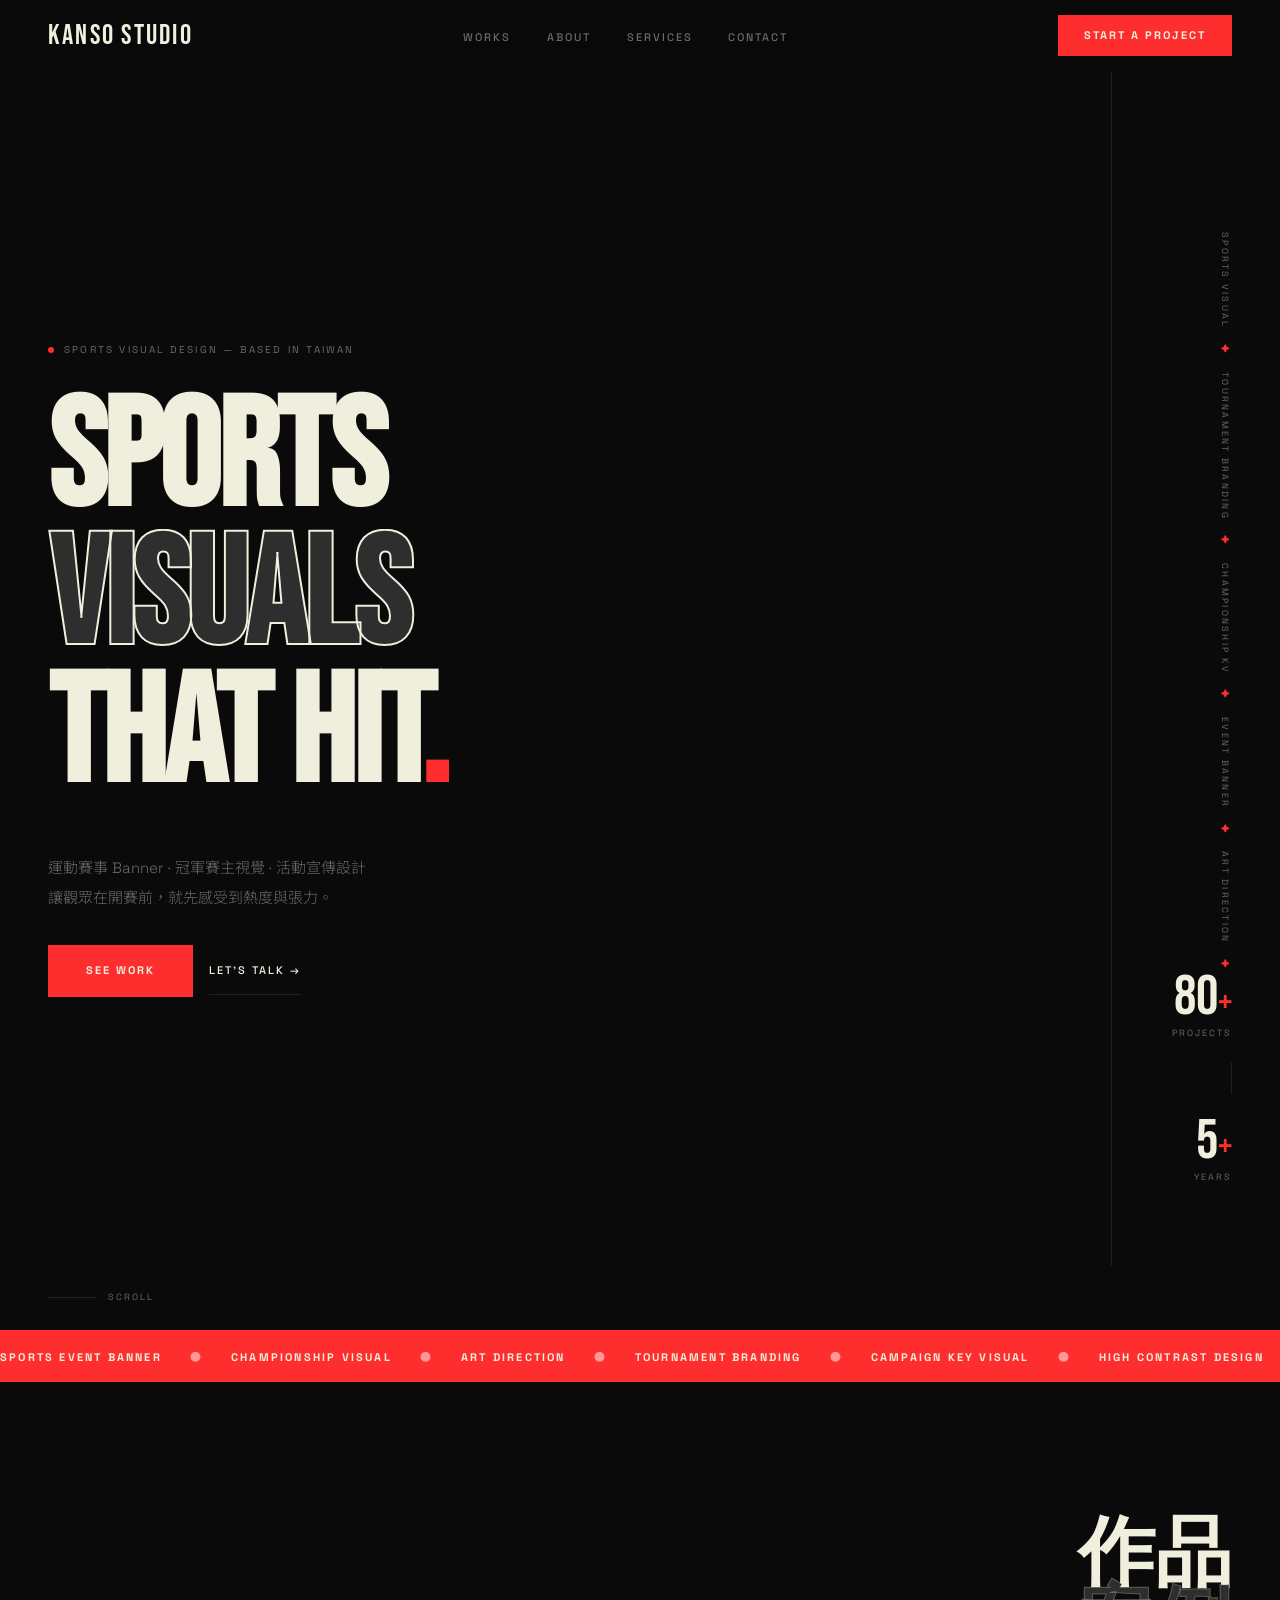
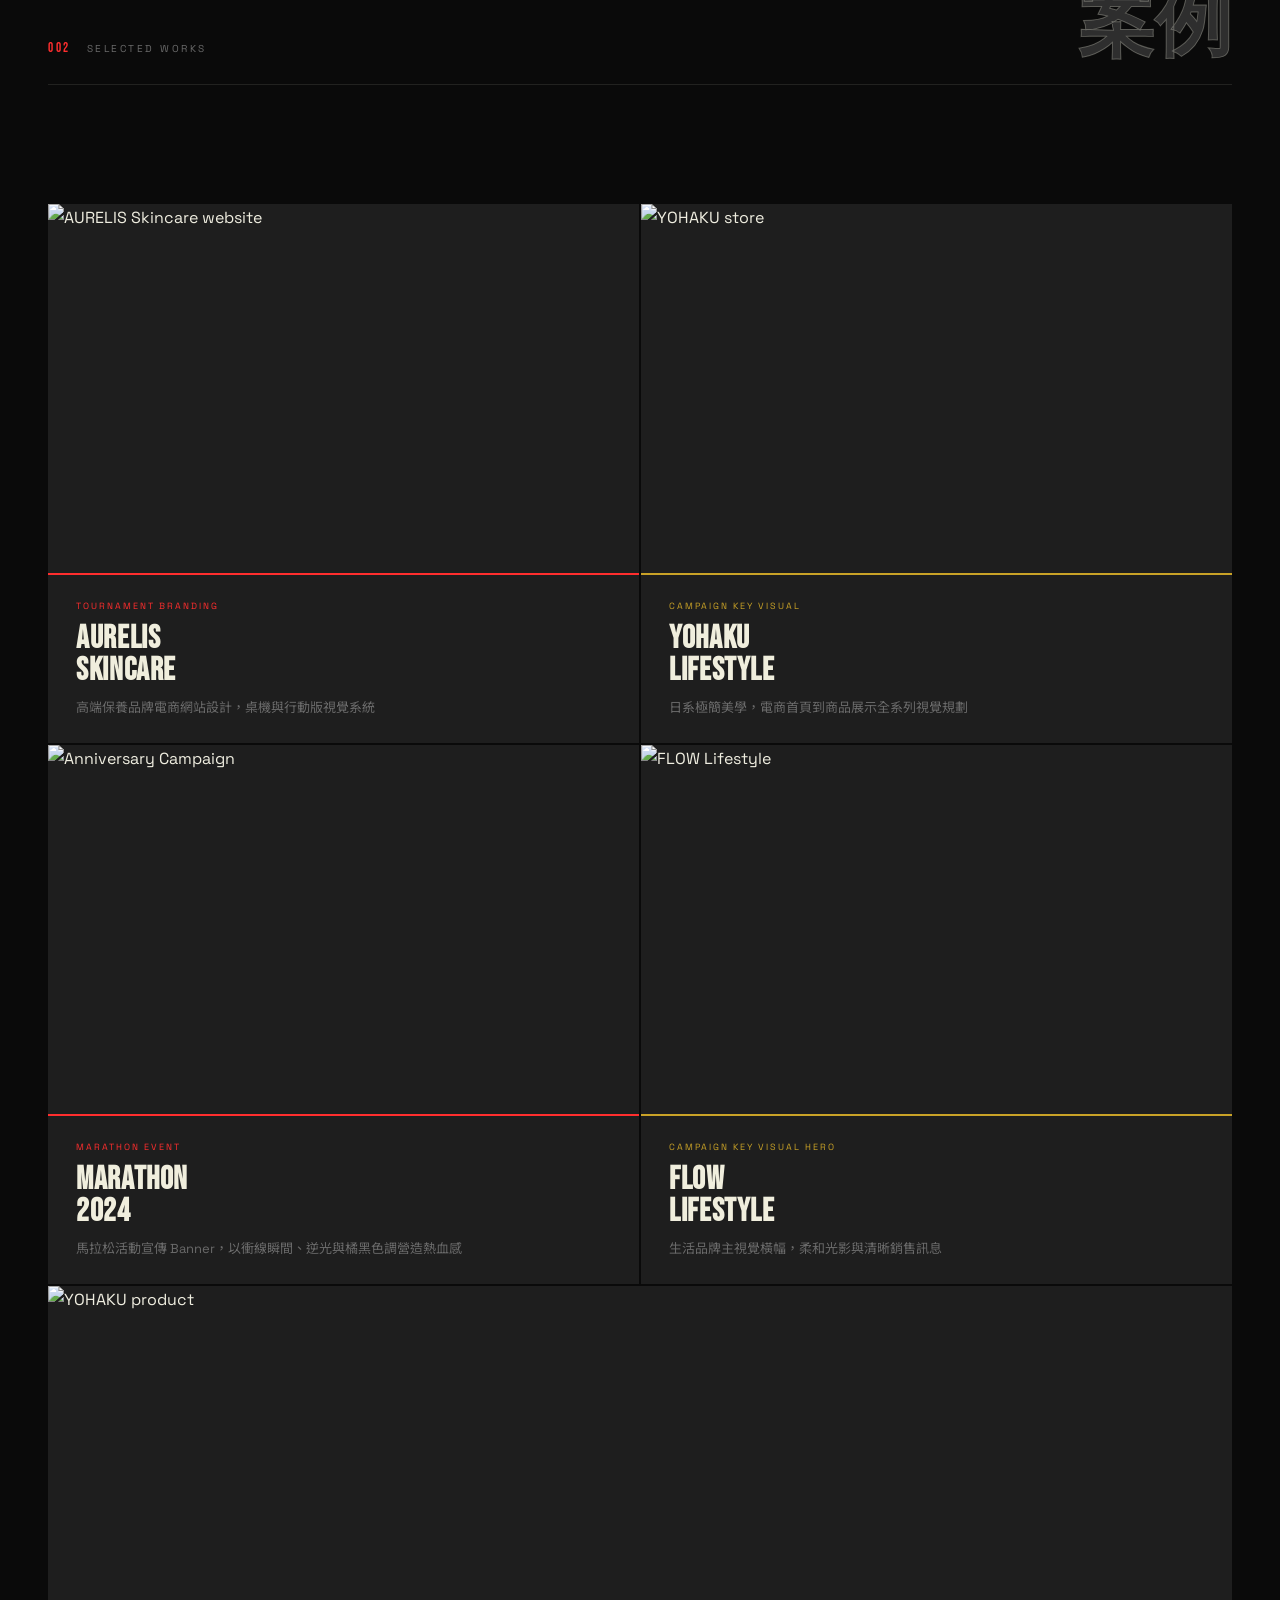
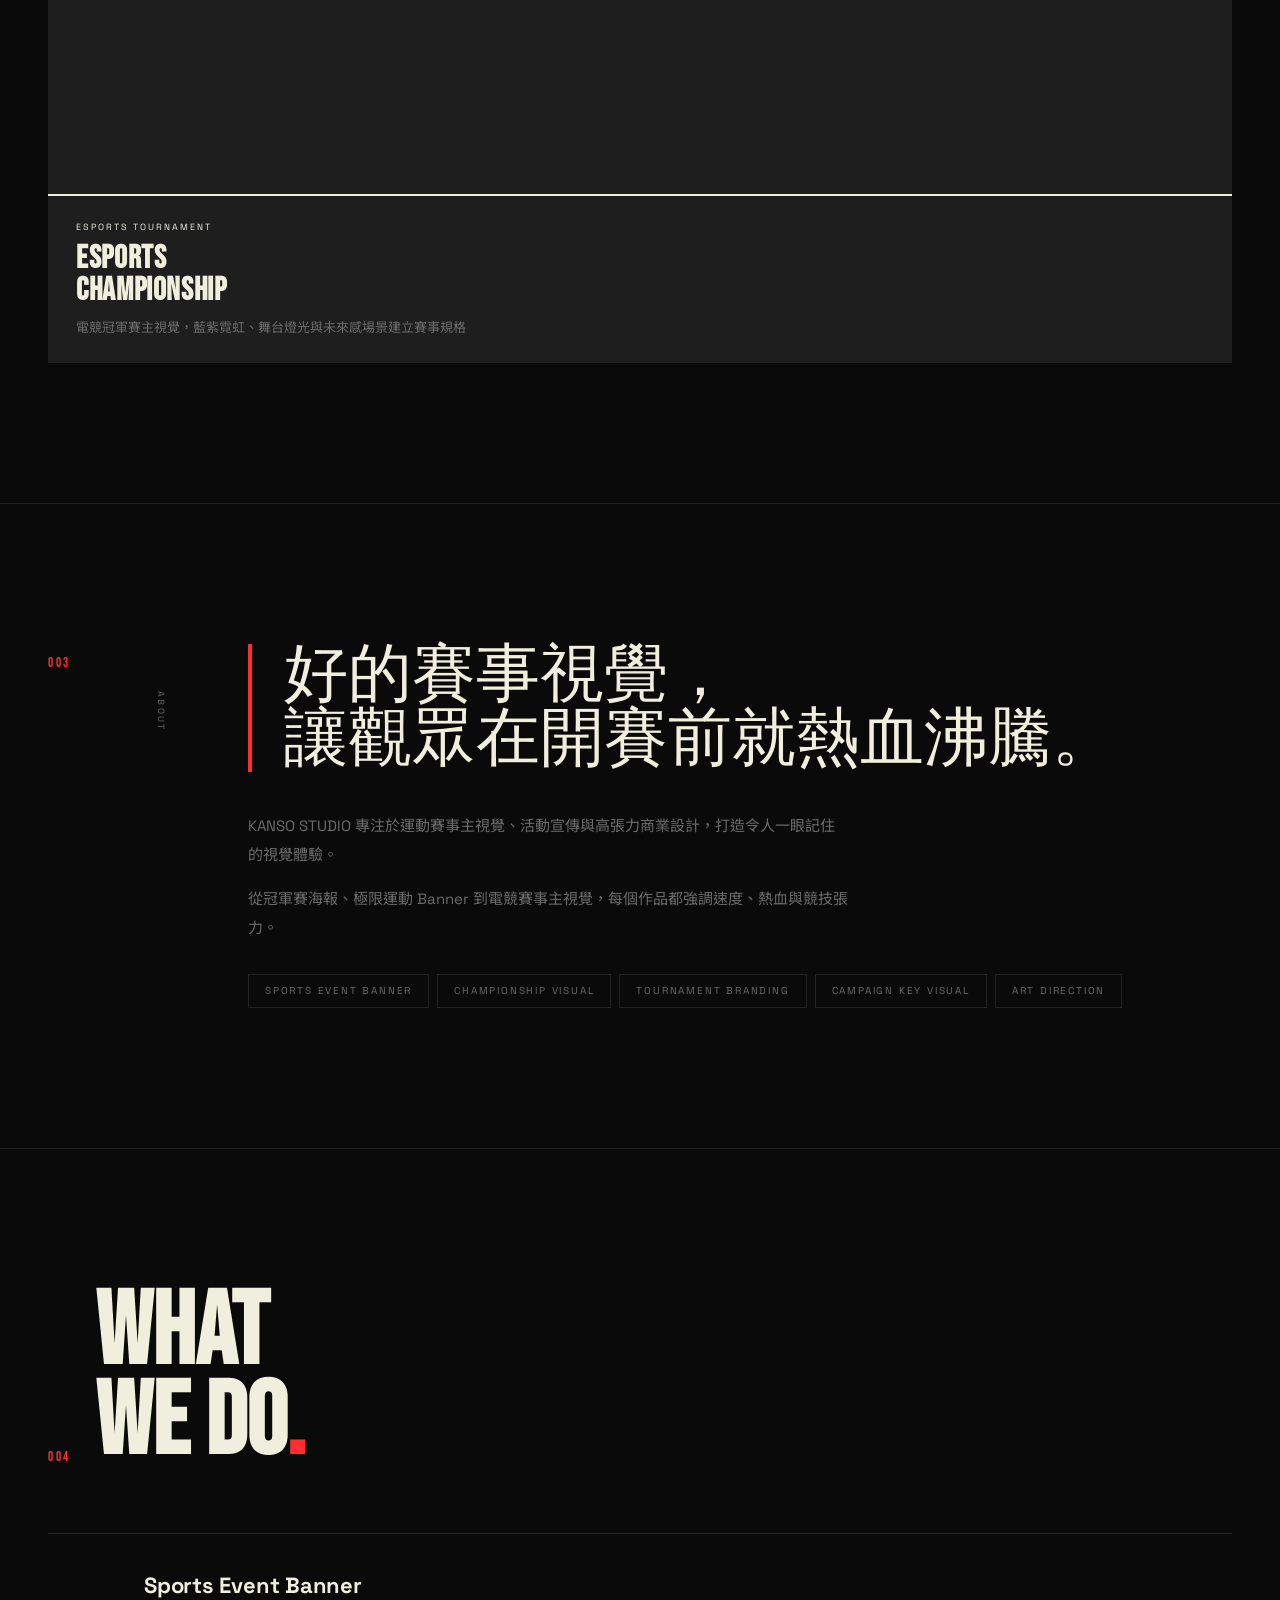
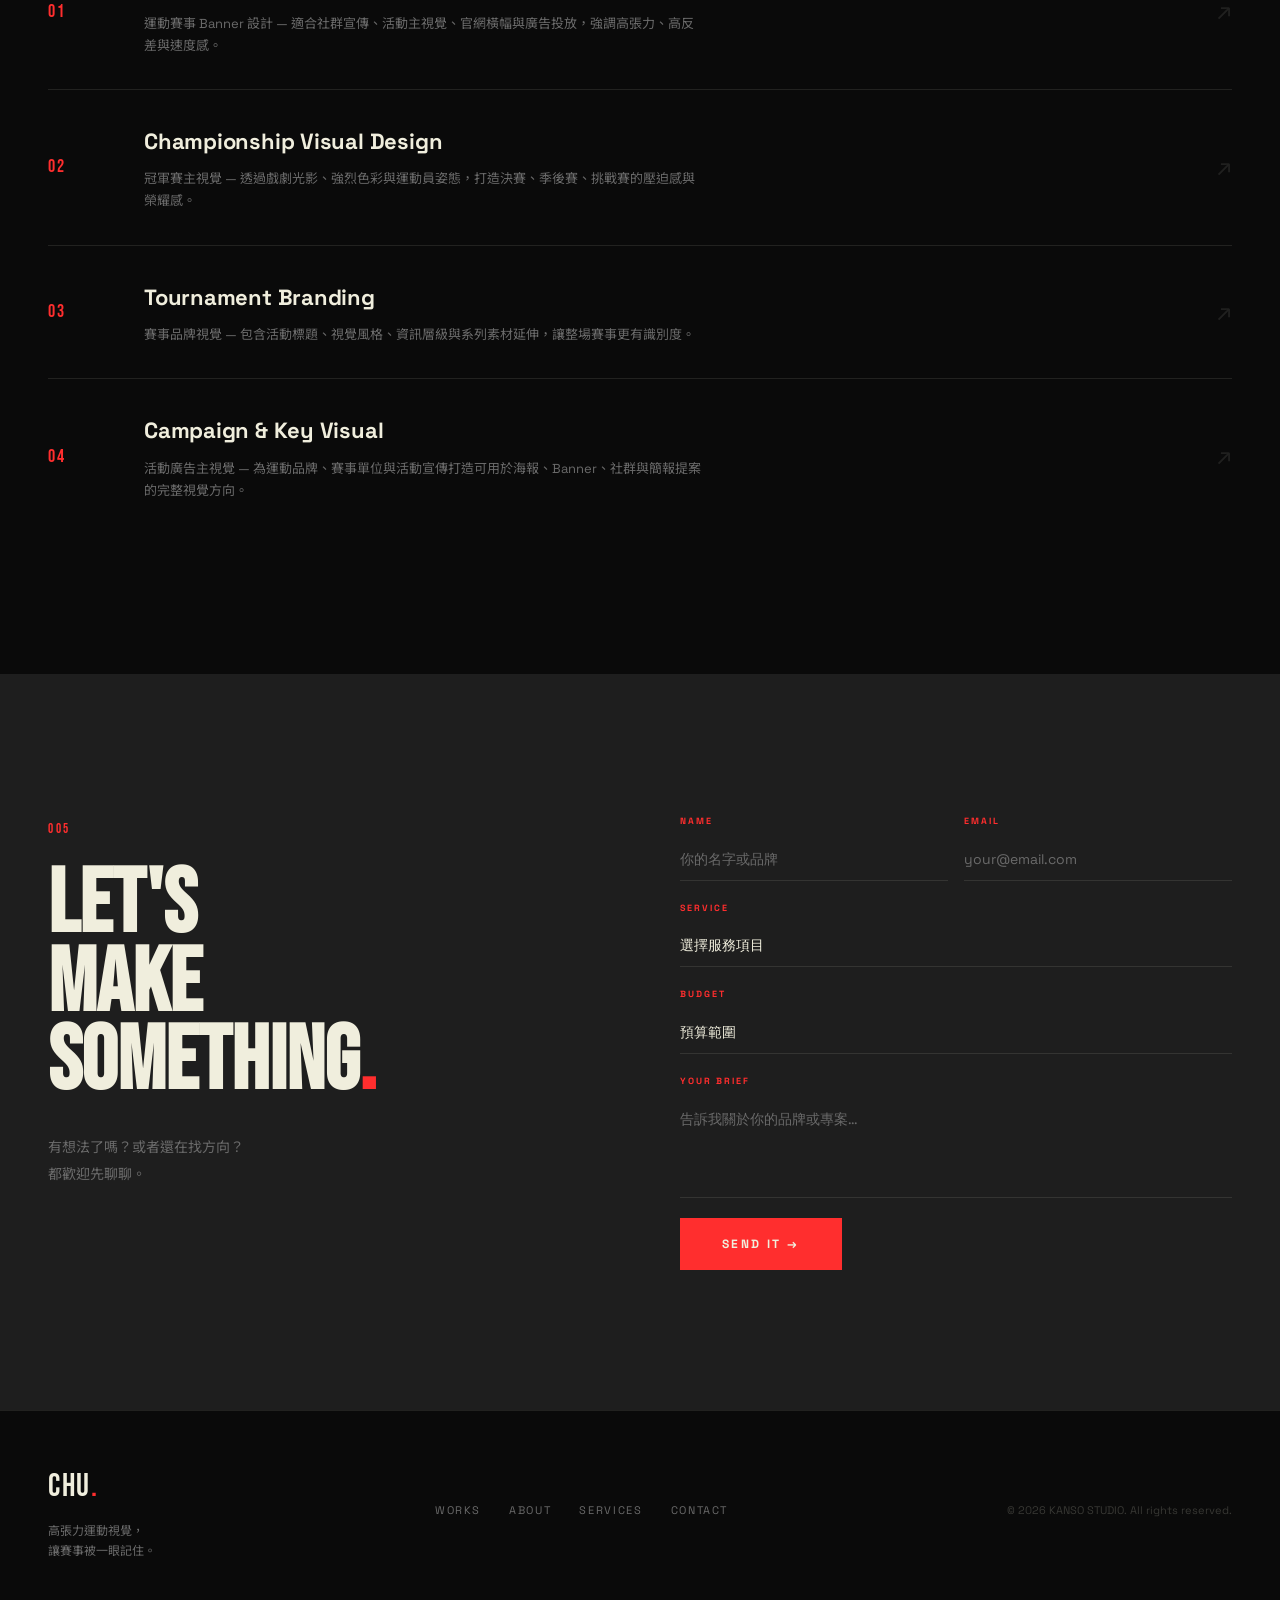
==== Event-v2.html @ 6fb03655 "Add files via upload" ====
<!DOCTYPE html>
<html lang="zh-TW">
<head>
<meta charset="utf-8"/>
<meta content="width=device-width, initial-scale=1.0" name="viewport"/>
<title>KANSO STUDIO — Sports Visual Design</title>
<meta name="description" content="CHU Studio 是一間以品牌識別、視覺系統與商業美術為核心的創意設計工作室。">
<meta name="robots" content="noindex, nofollow">
<link rel="preconnect" href="https://fonts.googleapis.com">
<link rel="preconnect" href="https://fonts.gstatic.com" crossorigin>
<link href="https://fonts.googleapis.com/css2?family=Bebas+Neue&family=Space+Grotesk:wght@300;400;500;700&family=Noto+Sans+TC:wght@300;400;700&display=swap" rel="stylesheet">
<style>
/* ── CHU STUDIO — STREETWEAR DESIGN SYSTEM ── */
:root {
  --black:  #0A0A0A;
  --white:  #F0EEDD;
  --red:    #FF2E2E;
  --gold:   #C9A227;
  --gray:   #1E1E1E;
  --gray2:  #2E2E2E;
  --muted:  #6A6A6A;
  --border: rgba(240,238,221,0.1);
  --gap:    140px;
}
*,*::before,*::after{box-sizing:border-box;margin:0;padding:0;}
html{scroll-behavior:smooth;}
body{
  font-family:'Space Grotesk','Noto Sans TC',sans-serif;
  background:var(--black);color:var(--white);
  font-size:16px;line-height:1.75;overflow-x:hidden;
  user-select:none;-webkit-user-select:none;-ms-user-select:none;
}
img{user-select:none;-webkit-user-drag:none;pointer-events:none;}

/* REVEAL */
.reveal{opacity:0;transform:translateY(32px);transition:opacity .7s cubic-bezier(.16,1,.3,1),transform .7s cubic-bezier(.16,1,.3,1);}
.reveal.visible{opacity:1;transform:translateY(0);}
.reveal-delay-1{transition-delay:.1s;}
.reveal-delay-2{transition-delay:.2s;}
.accent{color:var(--red);}

/* NAV */
#main-nav{
  position:fixed;top:0;left:0;right:0;z-index:999;
  padding:0 48px;height:72px;
  display:flex;align-items:center;justify-content:space-between;
  background:rgba(10,10,10,.92);
  backdrop-filter:blur(16px);-webkit-backdrop-filter:blur(16px);
  border-bottom:1px solid transparent;transition:border-color .3s;
}
#main-nav.scrolled{border-bottom-color:var(--border);}
.nav-logo{font-family:'Bebas Neue',sans-serif;font-size:28px;letter-spacing:.08em;color:var(--white);text-decoration:none;}
.nav-logo span{color:var(--red);}
.nav-links{display:flex;gap:36px;list-style:none;}
.nav-links a{font-size:11px;letter-spacing:.18em;color:var(--muted);text-decoration:none;font-weight:500;text-transform:uppercase;transition:color .2s;}
.nav-links a:hover{color:var(--white);}
.nav-cta{font-size:11px;letter-spacing:.18em;padding:9px 24px;background:var(--red);color:var(--white);text-decoration:none;font-weight:700;text-transform:uppercase;border:2px solid var(--red);transition:background .2s,color .2s;}
.nav-cta:hover{background:transparent;color:var(--red);}
.hamburger{display:none;flex-direction:column;gap:6px;cursor:pointer;padding:4px;background:none;border:none;}
.hamburger span{display:block;width:24px;height:2px;background:var(--white);transition:all .3s;}
.mobile-menu{display:none;position:fixed;top:72px;left:0;right:0;background:var(--black);border-bottom:1px solid var(--border);z-index:998;padding:24px 48px;flex-direction:column;gap:20px;}
.mobile-menu.open{display:flex;}
.mobile-menu a{font-size:11px;letter-spacing:.18em;color:var(--muted);text-decoration:none;font-weight:500;text-transform:uppercase;transition:color .2s;}
.mobile-menu a:hover{color:var(--white);}

/* HERO */
#hero{min-height:100vh;padding:72px 48px 0;display:grid;grid-template-columns:1fr auto;grid-template-rows:1fr auto;position:relative;overflow:hidden;}
.hero-content{grid-column:1;grid-row:1;display:flex;flex-direction:column;justify-content:center;padding:80px 0;position:relative;z-index:1;}
.hero-eyebrow{display:flex;align-items:center;gap:10px;font-size:10px;letter-spacing:.22em;color:var(--muted);text-transform:uppercase;margin-bottom:32px;}
.dot-red{width:6px;height:6px;background:var(--red);border-radius:50%;animation:pulse 2s ease-in-out infinite;}
@keyframes pulse{0%,100%{opacity:1;transform:scale(1);}50%{opacity:.5;transform:scale(.85);}}
.hero-headline{font-family:'Bebas Neue',sans-serif;font-size:clamp(80px,12vw,180px);line-height:.9;letter-spacing:-.02em;color:var(--white);display:flex;flex-direction:column;margin-bottom:48px;}
.hero-headline .line{display:block;overflow:hidden;animation:slideUp .8s cubic-bezier(.16,1,.3,1) both;}
.line-1{animation-delay:.2s;}
.line-2{animation-delay:.35s;color:var(--gray2);-webkit-text-stroke:2px var(--white);}
.line-3{animation-delay:.5s;}
@keyframes slideUp{from{transform:translateY(110%);opacity:0;}to{transform:translateY(0);opacity:1;}}
.hero-sub-wrap{display:flex;flex-direction:column;gap:32px;}
.hero-sub{font-size:15px;color:var(--muted);line-height:2;max-width:400px;font-weight:300;}
.hero-ctas{display:flex;gap:16px;align-items:center;}
.btn-primary{display:inline-block;padding:14px 36px;background:var(--red);color:var(--white);text-decoration:none;font-size:11px;letter-spacing:.18em;font-weight:700;text-transform:uppercase;border:2px solid var(--red);transition:background .2s,color .2s,transform .15s;}
.btn-primary:hover{background:transparent;color:var(--red);transform:translateY(-2px);}
.btn-ghost{display:inline-block;padding:14px 0;color:var(--white);text-decoration:none;font-size:11px;letter-spacing:.18em;font-weight:500;text-transform:uppercase;border-bottom:1px solid var(--border);transition:border-color .2s,color .2s;}
.btn-ghost:hover{border-color:var(--red);color:var(--red);}
.hero-side{grid-column:2;grid-row:1;display:flex;flex-direction:column;justify-content:flex-end;align-items:flex-end;padding:80px 0 80px 60px;position:relative;z-index:1;border-left:1px solid var(--border);margin-left:60px;}
.hero-ticker{writing-mode:vertical-rl;font-size:9px;letter-spacing:.25em;color:var(--muted);text-transform:uppercase;display:flex;gap:16px;margin-bottom:auto;padding-top:80px;}
.hero-ticker .sep{color:var(--red);}
.hero-number-block{display:flex;flex-direction:column;align-items:flex-end;gap:20px;}
.stat{display:flex;flex-direction:column;align-items:flex-end;}
.stat-num{font-family:'Bebas Neue',sans-serif;font-size:56px;line-height:1;color:var(--white);}
.plus{color:var(--red);font-size:36px;}
.stat-label{font-size:9px;letter-spacing:.22em;color:var(--muted);text-transform:uppercase;}
.stat-divider{width:1px;height:32px;background:var(--border);align-self:flex-end;}
.scroll-indicator{grid-column:1;grid-row:2;display:flex;align-items:center;gap:12px;padding:24px 0;font-size:9px;letter-spacing:.22em;color:var(--muted);text-transform:uppercase;}
.scroll-track{width:48px;height:1px;background:var(--border);position:relative;overflow:hidden;}
.scroll-track::after{content:'';position:absolute;left:-100%;top:0;width:100%;height:100%;background:var(--red);animation:trackMove 2s ease-in-out infinite;}
@keyframes trackMove{0%{left:-100%;}50%{left:0;}100%{left:100%;}}

/* MARQUEE */
.marquee-strip{background:var(--red);color:var(--white);padding:12px 0;overflow:hidden;white-space:nowrap;}
.marquee-track{display:inline-flex;gap:28px;animation:marquee 24s linear infinite;font-size:11px;letter-spacing:.2em;text-transform:uppercase;font-weight:700;}
.bullet{color:rgba(255,255,255,.5);}
@keyframes marquee{0%{transform:translateX(0);}100%{transform:translateX(-50%);}}

/* WORKS */
#works{padding:var(--gap) 48px;max-width:1440px;margin:0 auto;}
.section-header{display:flex;justify-content:space-between;align-items:flex-end;margin-bottom:48px;border-bottom:1px solid var(--border);padding-bottom:24px;}
.section-label-wrap{display:flex;align-items:center;gap:16px;}
.section-index{font-family:'Bebas Neue',sans-serif;font-size:13px;letter-spacing:.2em;color:var(--red);}
.section-label{font-size:10px;letter-spacing:.25em;color:var(--muted);text-transform:uppercase;}
.section-title{font-family:'Bebas Neue',sans-serif;font-size:clamp(48px,6vw,88px);line-height:.9;color:var(--white);}
.section-title span{color:var(--gray2);-webkit-text-stroke:1px rgba(240,238,221,.3);}
.works-filter{display:flex;gap:4px;margin-bottom:40px;flex-wrap:wrap;}
.filter-btn{font-size:10px;letter-spacing:.18em;text-transform:uppercase;padding:8px 20px;background:transparent;color:var(--muted);border:1px solid var(--border);cursor:pointer;transition:all .2s;font-family:'Space Grotesk',sans-serif;font-weight:500;}
.filter-btn:hover{color:var(--white);border-color:rgba(240,238,221,.3);}
.filter-btn.active{background:var(--red);color:var(--white);border-color:var(--red);}
.works-grid{display:grid;grid-template-columns:repeat(2,1fr);gap:2px;}
.work-card{background:var(--gray);cursor:pointer;position:relative;overflow:hidden;display:flex;flex-direction:column;transition:transform .3s cubic-bezier(.16,1,.3,1);}
.work-card:hover{transform:scale(.99);z-index:2;}
.work-card--wide{grid-column:span 2;}
.work-thumb{aspect-ratio:16/10;overflow:hidden;position:relative;}
.work-card--wide .work-thumb{aspect-ratio:21/9;}
.work-img img{width:100%;height:100%;object-fit:cover;display:block;transition:transform .6s cubic-bezier(.16,1,.3,1);filter:grayscale(20%);}
.work-card:hover .work-img img{transform:scale(1.04);filter:grayscale(0%);}
.work-overlay{position:absolute;inset:0;background:rgba(10,10,10,.7);display:flex;align-items:center;justify-content:center;opacity:0;transition:opacity .3s;}
.work-card:hover .work-overlay{opacity:1;}
.work-view-text{font-size:12px;letter-spacing:.22em;text-transform:uppercase;color:var(--white);font-weight:700;}
.work-meta{padding:24px 28px;border-top:2px solid var(--card-color,var(--red));}
.work-type{font-size:9px;letter-spacing:.22em;color:var(--card-color,var(--red));text-transform:uppercase;display:block;margin-bottom:8px;}
.work-meta h3{font-family:'Bebas Neue',sans-serif;font-size:clamp(22px,2.5vw,32px);line-height:1;color:var(--white);letter-spacing:.02em;margin-bottom:10px;}
.work-meta p{font-size:13px;color:var(--muted);line-height:1.7;}

/* ABOUT */
#about{padding:var(--gap) 0;border-top:1px solid var(--border);border-bottom:1px solid var(--border);}
.about-inner{max-width:1440px;margin:0 auto;padding:0 48px;display:grid;grid-template-columns:120px 1fr;gap:80px;align-items:start;}
.about-label-col{display:flex;flex-direction:column;gap:16px;padding-top:8px;}
.section-label-vert{writing-mode:vertical-rl;font-size:9px;letter-spacing:.25em;color:var(--muted);text-transform:uppercase;}
.about-quote{font-family:'Bebas Neue',sans-serif;font-size:clamp(40px,5vw,72px);line-height:1;color:var(--white);margin-bottom:40px;border-left:4px solid var(--red);padding-left:32px;}
.about-body p{font-size:15px;color:var(--muted);line-height:1.9;margin-bottom:16px;max-width:600px;}
.about-tags{display:flex;flex-wrap:wrap;gap:8px;margin-top:32px;}
.about-tags span{font-size:10px;letter-spacing:.18em;text-transform:uppercase;padding:7px 16px;border:1px solid var(--border);color:var(--muted);}

/* SERVICES */
#services{padding:var(--gap) 48px;max-width:1440px;margin:0 auto;}
.services-header{display:flex;align-items:flex-end;gap:24px;margin-bottom:64px;}
.services-title{font-family:'Bebas Neue',sans-serif;font-size:clamp(56px,8vw,120px);line-height:.88;color:var(--white);}
.services-list{display:flex;flex-direction:column;}
.service-item{display:grid;grid-template-columns:64px 1fr auto;gap:32px;align-items:center;padding:32px 0;border-top:1px solid var(--border);transition:background .2s,padding .2s;}
.service-item:hover{background:rgba(255,46,46,.04);padding-left:16px;padding-right:16px;margin:0 -16px;}
.service-num{font-family:'Bebas Neue',sans-serif;font-size:18px;letter-spacing:.1em;color:var(--red);}
.service-content h3{font-size:22px;font-weight:700;color:var(--white);margin-bottom:8px;letter-spacing:-.01em;}
.service-content p{font-size:13px;color:var(--muted);line-height:1.7;max-width:560px;}
.service-arrow{font-size:24px;color:var(--border);transition:color .2s,transform .2s;}
.service-item:hover .service-arrow{color:var(--red);transform:translate(4px,-4px);}

/* CONTACT */
#contact{background:var(--gray);padding:var(--gap) 48px;}
.contact-inner{max-width:1440px;margin:0 auto;display:grid;grid-template-columns:1fr 1fr;gap:80px;align-items:start;}
.contact-headline{font-family:'Bebas Neue',sans-serif;font-size:clamp(56px,7vw,100px);line-height:.88;color:var(--white);margin:24px 0 32px;}
.contact-sub{font-size:14px;color:var(--muted);line-height:1.9;}
.contact-form{display:flex;flex-direction:column;gap:20px;}
.form-row{display:grid;grid-template-columns:1fr 1fr;gap:16px;}
.form-group{display:flex;flex-direction:column;gap:8px;}
.form-label{font-size:9px;letter-spacing:.22em;color:var(--red);text-transform:uppercase;font-weight:700;}
.form-input,.form-select,.form-textarea{background:transparent;border:none;border-bottom:1px solid var(--border);color:var(--white);font-size:14px;font-family:'Space Grotesk',sans-serif;padding:12px 0;outline:none;transition:border-color .2s;-webkit-appearance:none;}
.form-input:focus,.form-select:focus,.form-textarea:focus{border-bottom-color:var(--red);}
.form-input::placeholder,.form-textarea::placeholder{color:var(--muted);}
.form-select{cursor:pointer;}
.form-select option{background:var(--gray);color:var(--white);}
.form-textarea{resize:none;min-height:100px;}
.form-submit{display:inline-block;padding:16px 40px;background:var(--red);color:var(--white);font-size:12px;letter-spacing:.2em;font-weight:700;text-transform:uppercase;border:2px solid var(--red);cursor:pointer;font-family:'Space Grotesk',sans-serif;align-self:flex-start;transition:background .2s,color .2s,transform .15s;}
.form-submit:hover{background:transparent;color:var(--red);transform:translateY(-2px);}
.form-success{display:none;padding:40px;border:1px solid var(--red);}
.form-success p{font-family:'Bebas Neue',sans-serif;font-size:32px;line-height:1.2;color:var(--white);}

/* FOOTER */
footer{background:var(--black);border-top:1px solid var(--border);padding:48px;}
.footer-inner{max-width:1440px;margin:0 auto;display:flex;justify-content:space-between;align-items:center;gap:32px;flex-wrap:wrap;}
.footer-logo{font-family:'Bebas Neue',sans-serif;font-size:32px;letter-spacing:.05em;color:var(--white);}
.footer-tagline{font-size:12px;color:var(--muted);line-height:1.7;margin-top:6px;}
.footer-links{display:flex;gap:28px;}
.footer-links a{font-size:11px;letter-spacing:.15em;text-transform:uppercase;color:var(--muted);text-decoration:none;transition:color .2s;}
.footer-links a:hover{color:var(--white);}
.footer-copy{font-size:11px;color:rgba(240,238,221,.2);}

/* BACK TO TOP */
#backToTop{position:fixed;right:24px;bottom:24px;width:48px;height:48px;background:var(--red);color:var(--white);font-size:18px;font-weight:700;border:none;cursor:pointer;opacity:0;visibility:hidden;transform:translateY(8px);transition:opacity .25s,visibility .25s,transform .25s,background .2s;z-index:2500;display:flex;align-items:center;justify-content:center;}
#backToTop.show{opacity:1;visibility:visible;transform:translateY(0);}
#backToTop:hover{background:var(--white);color:var(--black);}

/* RESPONSIVE */
@media(max-width:1024px){
  #hero{grid-template-columns:1fr;}
  .hero-side{display:none;}
  .contact-inner{grid-template-columns:1fr;gap:48px;}
  .about-inner{grid-template-columns:80px 1fr;gap:40px;}
}
@media(max-width:768px){
  #main-nav{padding:0 24px;}
  .nav-links,.nav-cta{display:none;}
  .hamburger{display:flex;}
  #hero{padding:72px 24px 0;}
  .hero-content{padding:48px 0;}
  .hero-headline{font-size:clamp(60px,18vw,100px);}
  #works{padding:80px 24px;}
  .works-grid{grid-template-columns:1fr;}
  .work-card--wide{grid-column:span 1;}
  .work-thumb{aspect-ratio:16/10!important;}
  .about-inner{padding:0 24px;grid-template-columns:1fr;}
  .about-label-col{display:none;}
  #services{padding:80px 24px;}
  .service-item{grid-template-columns:48px 1fr;}
  .service-arrow{display:none;}
  #contact{padding:80px 24px;}
  .form-row{grid-template-columns:1fr;}
  footer{padding:36px 24px;}
  .footer-inner{flex-direction:column;align-items:flex-start;gap:20px;}
}
</style>
</head>
<body oncontextmenu="return false;" ondragstart="return false;" onselectstart="return false;">

<!-- NAV -->
<nav id="main-nav">
  <a class="nav-logo" href="#">KANSO STUDIO</a>
  <ul class="nav-links">
    <li><a href="#works">WORKS</a></li>
    <li><a href="#about">ABOUT</a></li>
    <li><a href="#services">SERVICES</a></li>
    <li><a href="#contact">CONTACT</a></li>
  </ul>
  <a class="nav-cta" href="#contact">START A PROJECT</a>
  <button class="hamburger" id="hamburger" aria-label="選單"><span></span><span></span></button>
</nav>
<div class="mobile-menu" id="mobile-menu">
  <a href="#works" onclick="closeMobileMenu()">WORKS</a>
  <a href="#about" onclick="closeMobileMenu()">ABOUT</a>
  <a href="#services" onclick="closeMobileMenu()">SERVICES</a>
  <a href="#contact" onclick="closeMobileMenu()">CONTACT</a>
</div>

<!-- HERO -->
<section id="hero">
  <div class="hero-content">
    <div class="hero-eyebrow reveal">
      <span class="dot-red"></span>
      <span>SPORTS VISUAL DESIGN — BASED IN TAIWAN</span>
    </div>
    <h1 class="hero-headline reveal reveal-delay-1">
      <span class="line line-1">SPORTS</span>
      <span class="line line-2">VISUALS</span>
      <span class="line line-3">THAT HIT<span class="accent">.</span></span>
    </h1>
    <div class="hero-sub-wrap reveal reveal-delay-2">
      <p class="hero-sub">運動賽事 Banner · 冠軍賽主視覺 · 活動宣傳設計<br>讓觀眾在開賽前，就先感受到熱度與張力。</p>
      <div class="hero-ctas">
        <a class="btn-primary" href="#works">SEE WORK</a>
        <a class="btn-ghost" href="#contact">LET'S TALK →</a>
      </div>
    </div>
  </div>
  <div class="hero-side">
    <div class="hero-ticker">
      <span>SPORTS VISUAL</span><span class="sep">✦</span>
      <span>TOURNAMENT BRANDING</span><span class="sep">✦</span>
      <span>CHAMPIONSHIP KV</span><span class="sep">✦</span>
      <span>EVENT BANNER</span><span class="sep">✦</span>
      <span>ART DIRECTION</span><span class="sep">✦</span>
    </div>
    <div class="hero-number-block">
      <div class="stat">
        <span class="stat-num">80<span class="plus">+</span></span>
        <span class="stat-label">PROJECTS</span>
      </div>
      <div class="stat-divider"></div>
      <div class="stat">
        <span class="stat-num">5<span class="plus">+</span></span>
        <span class="stat-label">YEARS</span>
      </div>
    </div>
  </div>
  <div class="scroll-indicator">
    <div class="scroll-track"></div>
    <span>SCROLL</span>
  </div>
</section>

<!-- MARQUEE -->
<div class="marquee-strip">
  <div class="marquee-track">
    <span>SPORTS EVENT BANNER</span><span class="bullet">●</span>
    <span>CHAMPIONSHIP VISUAL</span><span class="bullet">●</span>
    <span>ART DIRECTION</span><span class="bullet">●</span>
    <span>TOURNAMENT BRANDING</span><span class="bullet">●</span>
    <span>CAMPAIGN KEY VISUAL</span><span class="bullet">●</span>
    <span>HIGH CONTRAST DESIGN</span><span class="bullet">●</span>
    <span>CAMPAIGN VISUALS</span><span class="bullet">●</span>
    <span>SPORTS EVENT BANNER</span><span class="bullet">●</span>
    <span>CHAMPIONSHIP VISUAL</span><span class="bullet">●</span>
    <span>ART DIRECTION</span><span class="bullet">●</span>
    <span>TOURNAMENT BRANDING</span><span class="bullet">●</span>
    <span>CAMPAIGN KEY VISUAL</span><span class="bullet">●</span>
    <span>HIGH CONTRAST DESIGN</span><span class="bullet">●</span>
    <span>CAMPAIGN VISUALS</span><span class="bullet">●</span>
  </div>
</div>

<!-- WORKS -->
<section id="works">
  <div class="section-header reveal">
    <div class="section-label-wrap">
      <span class="section-index">002</span>
      <span class="section-label">SELECTED WORKS</span>
    </div>
    <h2 class="section-title">作品<br><span>案例</span></h2>
  </div>
  <div class="works-filter reveal">
    <button class="filter-btn active" data-filter="all">ALL</button>
    <button class="filter-btn" data-filter="extreme">EXTREME</button>
    <button class="filter-btn" data-filter="championship">CHAMPIONSHIP</button>
    <button class="filter-btn" data-filter="fight">FIGHT</button>
    <button class="filter-btn" data-filter="esports">ESPORTS</button>
  </div>
  <div class="works-grid" id="works-grid">
    <article class="work-card reveal" data-cat="extreme" style="--card-color:#FF2E2E;">
      <div class="work-thumb work-img">
        <img src="7B0036FE-EAF8-468B-BB3C-2B5D0B29B52A.jpeg" alt="AURELIS Skincare website" loading="lazy"/>
        <div class="work-overlay"><span class="work-view-text">VIEW PROJECT →</span></div>
      </div>
      <div class="work-meta">
        <span class="work-type">TOURNAMENT BRANDING</span>
        <h3>AURELIS<br>Skincare</h3>
        <p>高端保養品牌電商網站設計，桌機與行動版視覺系統</p>
      </div>
    </article>
    <article class="work-card reveal reveal-delay-1" data-cat="championship" style="--card-color:#C9A227;">
      <div class="work-thumb work-img">
        <img src="07057D1D-ABF9-46F7-98ED-D30CB1901BB1.jpeg" alt="YOHAKU store" loading="lazy"/>
        <div class="work-overlay"><span class="work-view-text">VIEW PROJECT →</span></div>
      </div>
      <div class="work-meta">
        <span class="work-type">CAMPAIGN KEY VISUAL</span>
        <h3>YOHAKU<br>Lifestyle</h3>
        <p>日系極簡美學，電商首頁到商品展示全系列視覺規劃</p>
      </div>
    </article>
    <article class="work-card reveal" data-cat="championship" style="--card-color:#FF2E2E;">
      <div class="work-thumb work-img">
        <img src="657DFD1B-1EC4-4001-9798-23E63BE77343.jpeg" alt="Anniversary Campaign" loading="lazy"/>
        <div class="work-overlay"><span class="work-view-text">VIEW PROJECT →</span></div>
      </div>
      <div class="work-meta">
        <span class="work-type">MARATHON EVENT</span>
        <h3>Marathon<br>2024</h3>
        <p>馬拉松活動宣傳 Banner，以衝線瞬間、逆光與橘黑色調營造熱血感</p>
      </div>
    </article>
    <article class="work-card reveal reveal-delay-1" data-cat="fight" style="--card-color:#C9A227;">
      <div class="work-thumb work-img">
        <img src="02DE4DEE-CDBC-438F-A986-4E0A3B67A64B.jpeg" alt="FLOW Lifestyle" loading="lazy"/>
        <div class="work-overlay"><span class="work-view-text">VIEW PROJECT →</span></div>
      </div>
      <div class="work-meta">
        <span class="work-type">CAMPAIGN KEY VISUAL HERO</span>
        <h3>FLOW<br>Lifestyle</h3>
        <p>生活品牌主視覺橫幅，柔和光影與清晰銷售訊息</p>
      </div>
    </article>
    <article class="work-card work-card--wide reveal" data-cat="esports" style="--card-color:#F0EEDD;">
      <div class="work-thumb work-img">
        <img src="940EBC85-D721-4F09-93AD-1D8D88AC8F73.jpeg" alt="YOHAKU product" loading="lazy"/>
        <div class="work-overlay"><span class="work-view-text" style="color:#0A0A0A;">VIEW PROJECT →</span></div>
      </div>
      <div class="work-meta">
        <span class="work-type">ESPORTS TOURNAMENT</span>
        <h3>Esports<br>Championship</h3>
        <p>電競冠軍賽主視覺，藍紫霓虹、舞台燈光與未來感場景建立賽事規格</p>
      </div>
    </article>
  </div>
</section>

<!-- ABOUT -->
<section id="about">
  <div class="about-inner">
    <div class="about-label-col reveal">
      <span class="section-index">003</span>
      <span class="section-label-vert">ABOUT</span>
    </div>
    <div class="about-content">
      <div class="about-quote reveal">好的賽事視覺，<br>讓觀眾在開賽前就熱血沸騰。</div>
      <div class="about-body reveal reveal-delay-1">
        <p>KANSO STUDIO 專注於運動賽事主視覺、活動宣傳與高張力商業設計，打造令人一眼記住的視覺體驗。</p>
        <p>從冠軍賽海報、極限運動 Banner 到電競賽事主視覺，每個作品都強調速度、熱血與競技張力。</p>
      </div>
      <div class="about-tags reveal reveal-delay-2">
        <span>Sports Event Banner</span>
        <span>Championship Visual</span>
        <span>Tournament Branding</span>
        <span>Campaign Key Visual</span>
        <span>Art Direction</span>
      </div>
    </div>
  </div>
</section>

<!-- SERVICES -->
<section id="services">
  <div class="services-header reveal">
    <span class="section-index">004</span>
    <h2 class="services-title">WHAT<br>WE DO<span class="accent">.</span></h2>
  </div>
  <div class="services-list">
    <div class="service-item reveal">
      <div class="service-num">01</div>
      <div class="service-content">
        <h3>Sports Event Banner</h3>
        <p>運動賽事 Banner 設計 — 適合社群宣傳、活動主視覺、官網橫幅與廣告投放，強調高張力、高反差與速度感。</p>
      </div>
      <div class="service-arrow">↗</div>
    </div>
    <div class="service-item reveal">
      <div class="service-num">02</div>
      <div class="service-content">
        <h3>Championship Visual Design</h3>
        <p>冠軍賽主視覺 — 透過戲劇光影、強烈色彩與運動員姿態，打造決賽、季後賽、挑戰賽的壓迫感與榮耀感。</p>
      </div>
      <div class="service-arrow">↗</div>
    </div>
    <div class="service-item reveal">
      <div class="service-num">03</div>
      <div class="service-content">
        <h3>Tournament Branding</h3>
        <p>賽事品牌視覺 — 包含活動標題、視覺風格、資訊層級與系列素材延伸，讓整場賽事更有識別度。</p>
      </div>
      <div class="service-arrow">↗</div>
    </div>
    <div class="service-item reveal">
      <div class="service-num">04</div>
      <div class="service-content">
        <h3>Campaign & Key Visual</h3>
        <p>活動廣告主視覺 — 為運動品牌、賽事單位與活動宣傳打造可用於海報、Banner、社群與簡報提案的完整視覺方向。</p>
      </div>
      <div class="service-arrow">↗</div>
    </div>
  </div>
</section>

<!-- CONTACT -->
<section id="contact">
  <div class="contact-inner">
    <div class="contact-left reveal">
      <span class="section-index">005</span>
      <h2 class="contact-headline">LET'S<br>MAKE<br>SOMETHING<span class="accent">.</span></h2>
      <p class="contact-sub">有想法了嗎？或者還在找方向？<br>都歡迎先聊聊。</p>
    </div>
    <div class="contact-right reveal reveal-delay-1">
      <form class="contact-form" action="https://formspree.io/f/xvzdegqv" id="contact-form" method="POST">
        <div class="form-row">
          <div class="form-group">
            <label class="form-label" for="name">NAME</label>
            <input class="form-input" id="name" name="name" placeholder="你的名字或品牌" required type="text"/>
          </div>
          <div class="form-group">
            <label class="form-label" for="email">EMAIL</label>
            <input class="form-input" id="email" name="email" placeholder="your@email.com" required type="email"/>
          </div>
        </div>
        <div class="form-group">
          <label class="form-label" for="service">SERVICE</label>
          <select class="form-select" id="service" name="service" required>
            <option value="">選擇服務項目</option>
            <option>品牌識別設計</option>
            <option>電商視覺設計</option>
            <option>網站設計</option>
            <option>活動與廣告視覺</option>
            <option>創意統籌</option>
            <option>其他</option>
          </select>
        </div>
        <div class="form-group">
          <label class="form-label" for="budget">BUDGET</label>
          <select class="form-select" id="budget" name="budget">
            <option value="">預算範圍</option>
            <option>NT$15,000 以下</option>
            <option>NT$15,000–30,000</option>
            <option>NT$30,000–80,000</option>
            <option>NT$80,000 以上</option>
            <option>尚未確定</option>
          </select>
        </div>
        <div class="form-group">
          <label class="form-label" for="message">YOUR BRIEF</label>
          <textarea class="form-textarea" id="message" name="message" placeholder="告訴我關於你的品牌或專案…"></textarea>
        </div>
        <button class="form-submit" type="submit">SEND IT →</button>
      </form>
      <div class="form-success" id="form-success">
        <p>收到了。<br>我會盡快聯繫你。</p>
      </div>
    </div>
  </div>
</section>

<!-- FOOTER -->
<footer>
  <div class="footer-inner">
    <div>
      <div class="footer-logo">CHU<span class="accent">.</span></div>
      <p class="footer-tagline">高張力運動視覺，<br>讓賽事被一眼記住。</p>
    </div>
    <div class="footer-links">
      <a href="#works">Works</a>
      <a href="#about">About</a>
      <a href="#services">Services</a>
      <a href="#contact">Contact</a>
    </div>
    <p class="footer-copy">© 2026 KANSO STUDIO. All rights reserved.</p>
  </div>
</footer>

<button id="backToTop" aria-label="回到頂部">↑</button>

<script>
// Nav
const nav = document.getElementById('main-nav');
window.addEventListener('scroll', () => nav.classList.toggle('scrolled', window.scrollY > 40));

// Hamburger
const hamburger = document.getElementById('hamburger');
const mobileMenu = document.getElementById('mobile-menu');
hamburger.addEventListener('click', () => mobileMenu.classList.toggle('open'));
function closeMobileMenu() { mobileMenu.classList.remove('open'); }

// Scroll Reveal
const revealObs = new IntersectionObserver((entries) => {
  entries.forEach(e => { if(e.isIntersecting){ e.target.classList.add('visible'); revealObs.unobserve(e.target); }});
}, { threshold: 0.12, rootMargin: '0px 0px -40px 0px' });
document.querySelectorAll('.reveal').forEach(el => revealObs.observe(el));

// Back to Top
const btt = document.getElementById('backToTop');
window.addEventListener('scroll', () => btt.classList.toggle('show', window.scrollY > 500));
btt.addEventListener('click', () => window.scrollTo({ top: 0, behavior: 'smooth' }));

// Works Filter
document.querySelectorAll('.filter-btn').forEach(btn => {
  btn.addEventListener('click', () => {
    document.querySelectorAll('.filter-btn').forEach(b => b.classList.remove('active'));
    btn.classList.add('active');
    const f = btn.dataset.filter;
    document.querySelectorAll('.work-card').forEach(c => {
      c.style.display = (f === 'all' || c.dataset.cat === f) ? '' : 'none';
    });
  });
});

// Contact Form
const form = document.getElementById('contact-form');
const success = document.getElementById('form-success');
if (form) {
  form.addEventListener('submit', async (e) => {
    e.preventDefault();
    const btn = form.querySelector('.form-submit');
    btn.textContent = 'SENDING...'; btn.disabled = true;
    try {
      const res = await fetch(form.action, { method:'POST', body: new FormData(form), headers:{'Accept':'application/json'} });
      if (res.ok) { form.style.display='none'; success.style.display='block'; }
      else { btn.textContent='SEND IT →'; btn.disabled=false; }
    } catch { btn.textContent='SEND IT →'; btn.disabled=false; }
  });
}

// Smooth scroll
document.querySelectorAll('a[href^="#"]').forEach(a => {
  a.addEventListener('click', e => {
    const t = document.querySelector(a.getAttribute('href'));
    if (t) { e.preventDefault(); t.scrollIntoView({ behavior:'smooth' }); closeMobileMenu(); }
  });
});

// Content protection
(function() {
  const stop = e => { e.preventDefault(); e.stopPropagation(); return false; };
  ['contextmenu','dragstart','selectstart','copy','cut'].forEach(t => document.addEventListener(t, stop, {capture:true}));
  document.addEventListener('keydown', function(e) {
    const k = (e.key||'').toLowerCase();
    const blocked = k==='f12'||(e.ctrlKey&&e.shiftKey&&['i','j','c'].includes(k))||(e.metaKey&&e.altKey&&['i','j','c'].includes(k))||((e.ctrlKey||e.metaKey)&&['s','u','p','c','x'].includes(k));
    if (blocked) stop(e);
  }, {capture:true});
  document.querySelectorAll('img,svg,video,canvas').forEach(el => {
    el.setAttribute('draggable','false');
    el.addEventListener('contextmenu', stop, {capture:true});
    el.addEventListener('dragstart', stop, {capture:true});
  });
})();
</script>
</body>
</html>
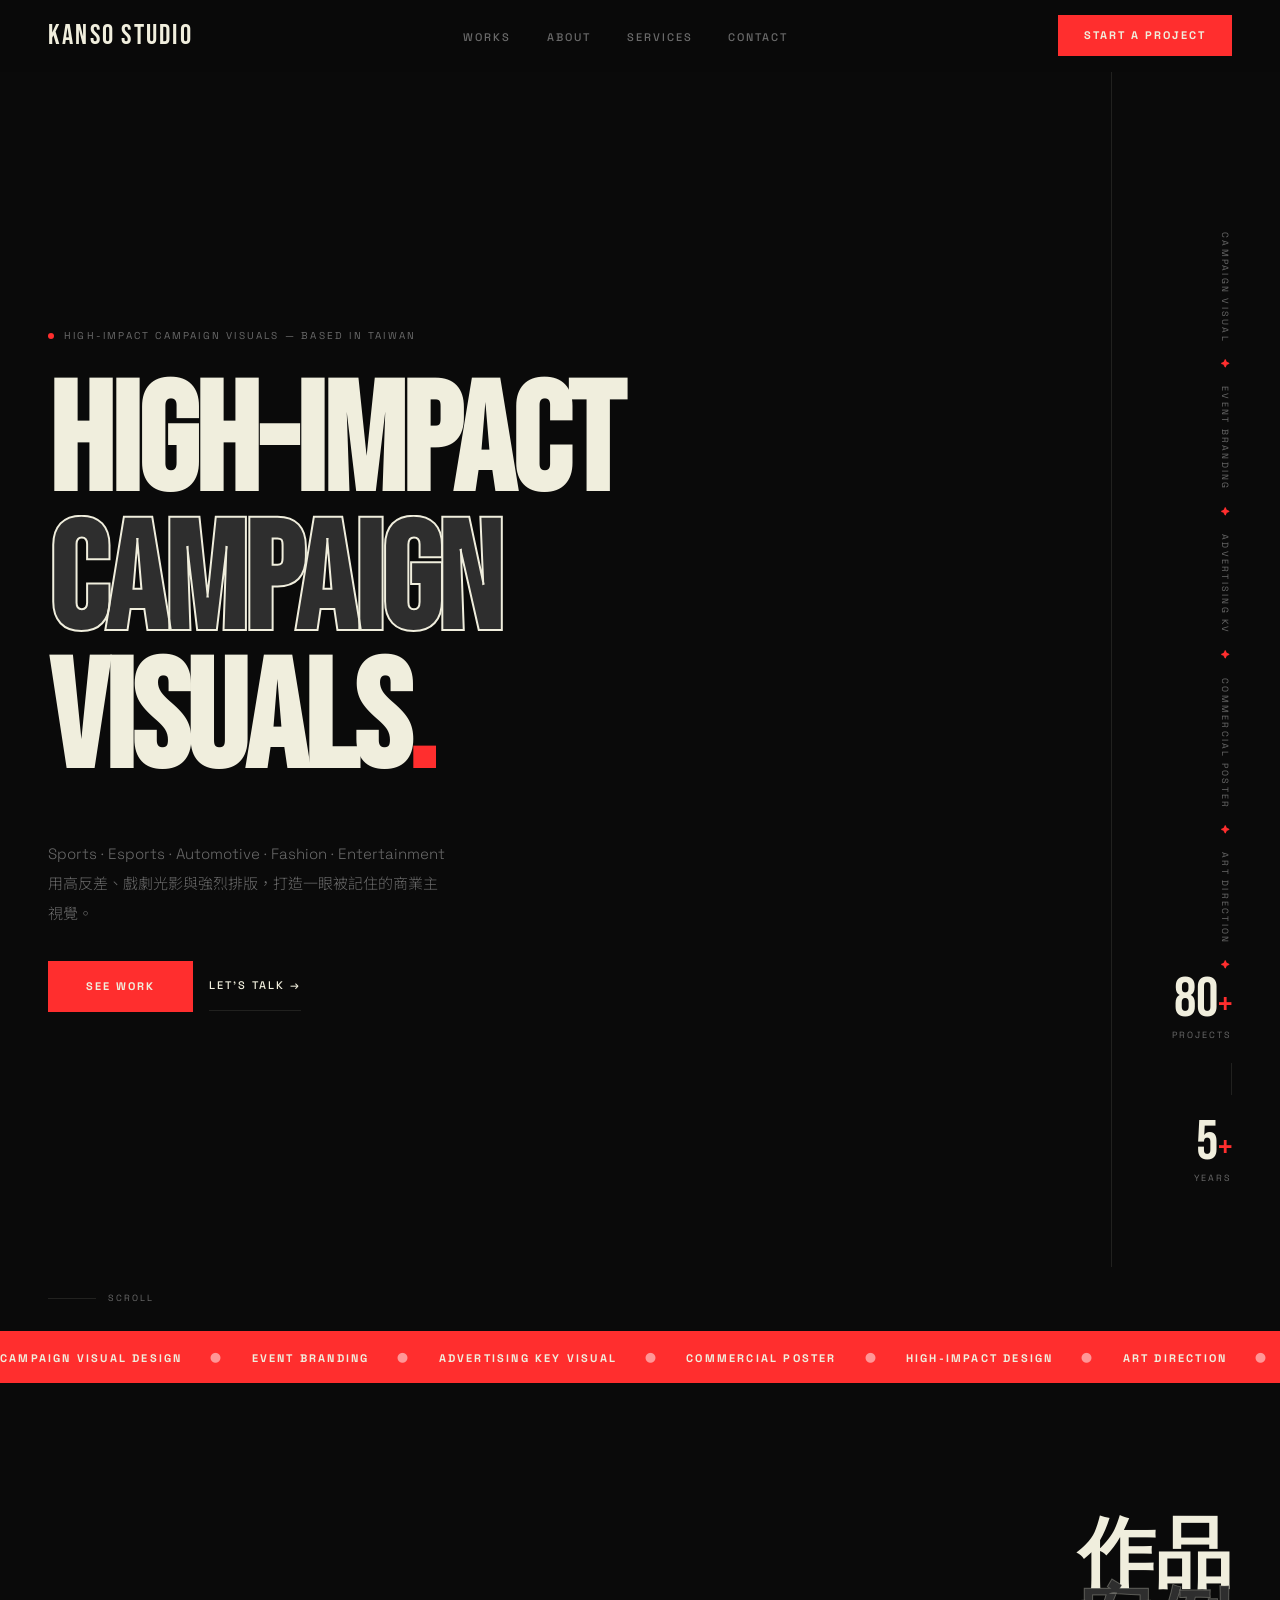
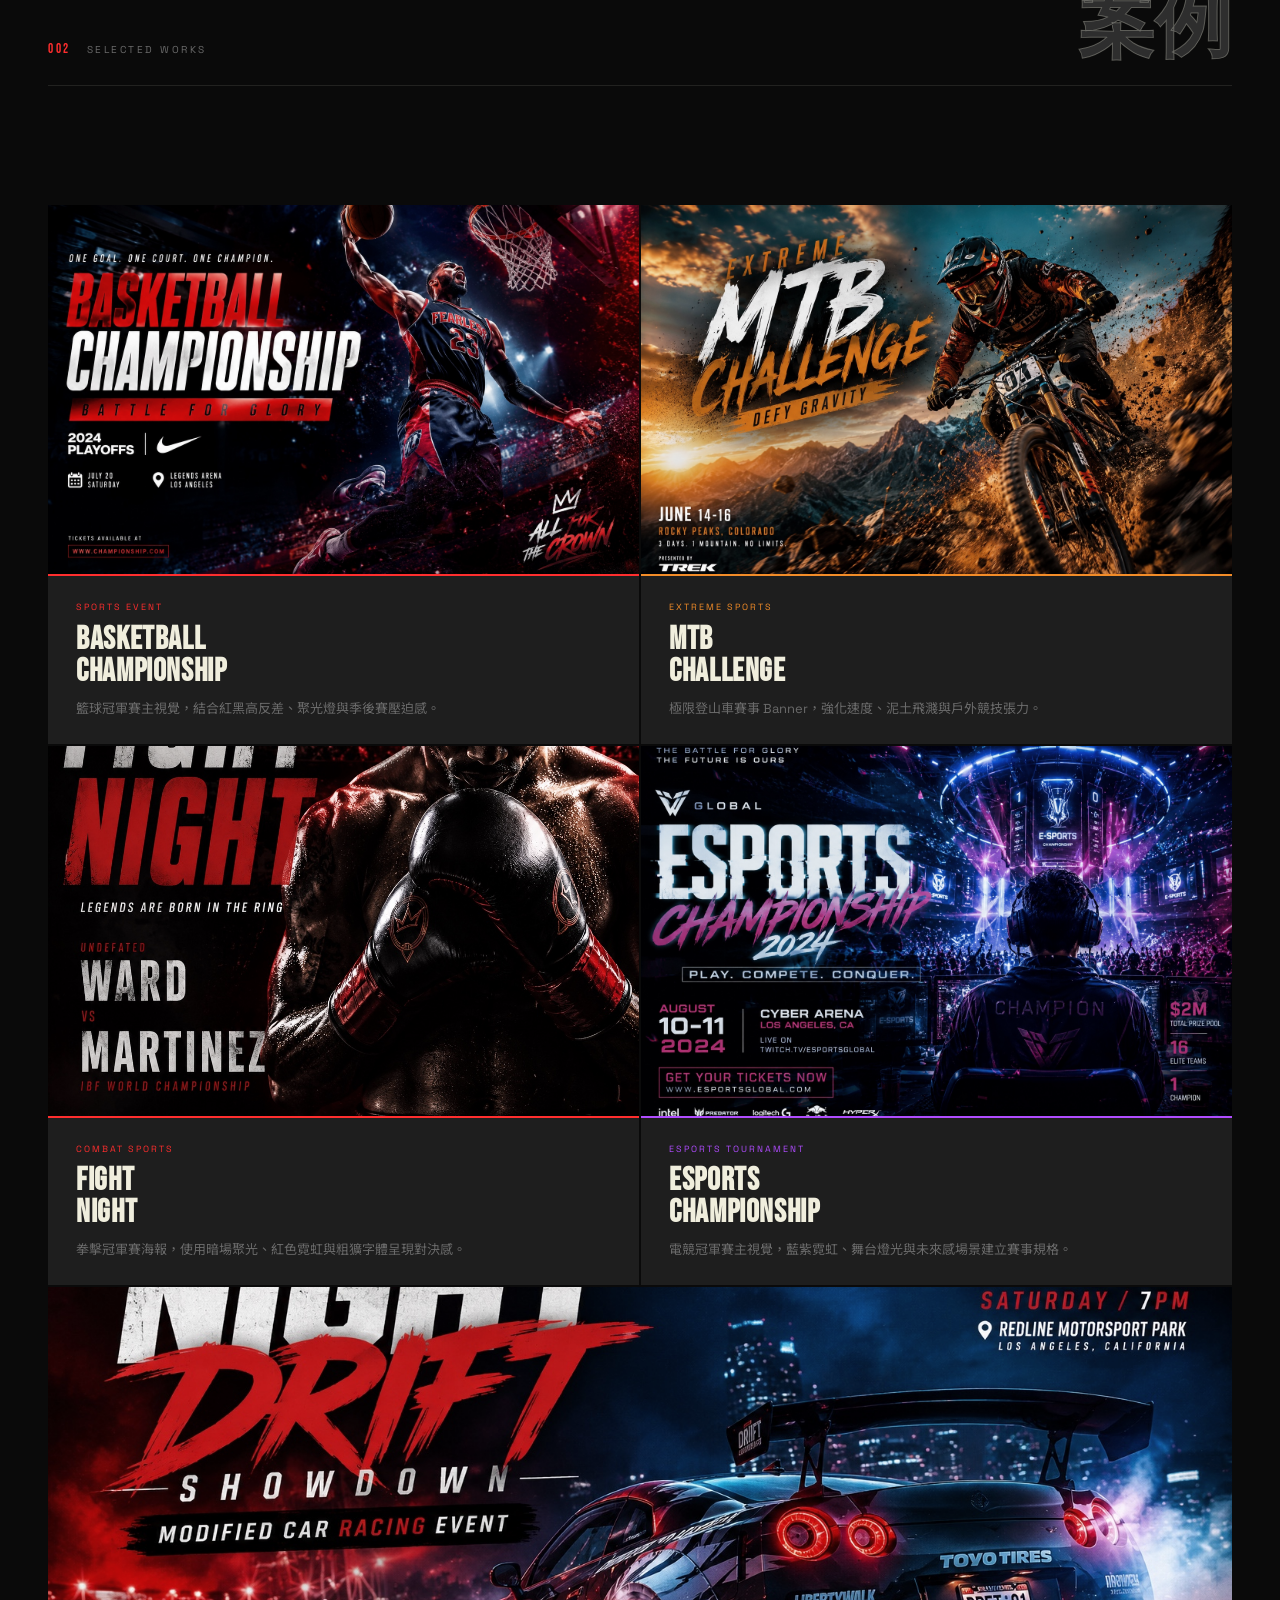
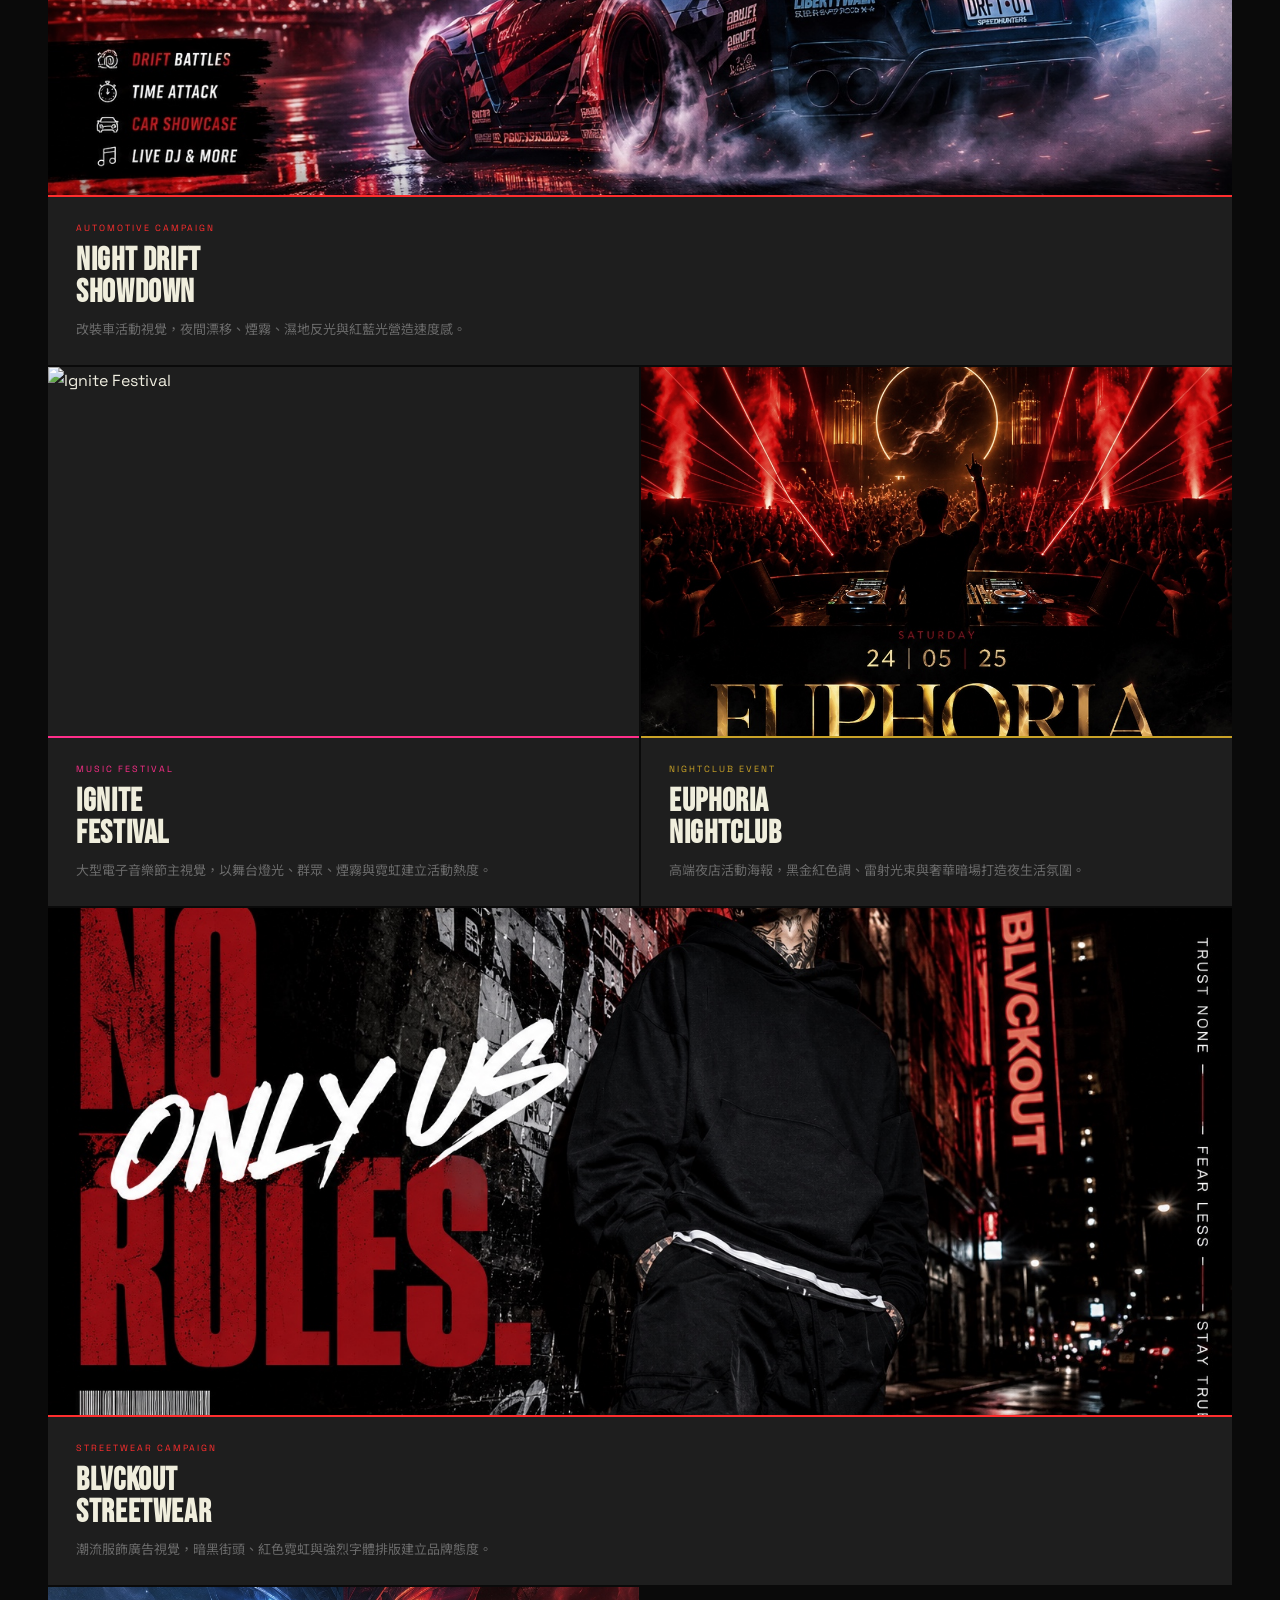
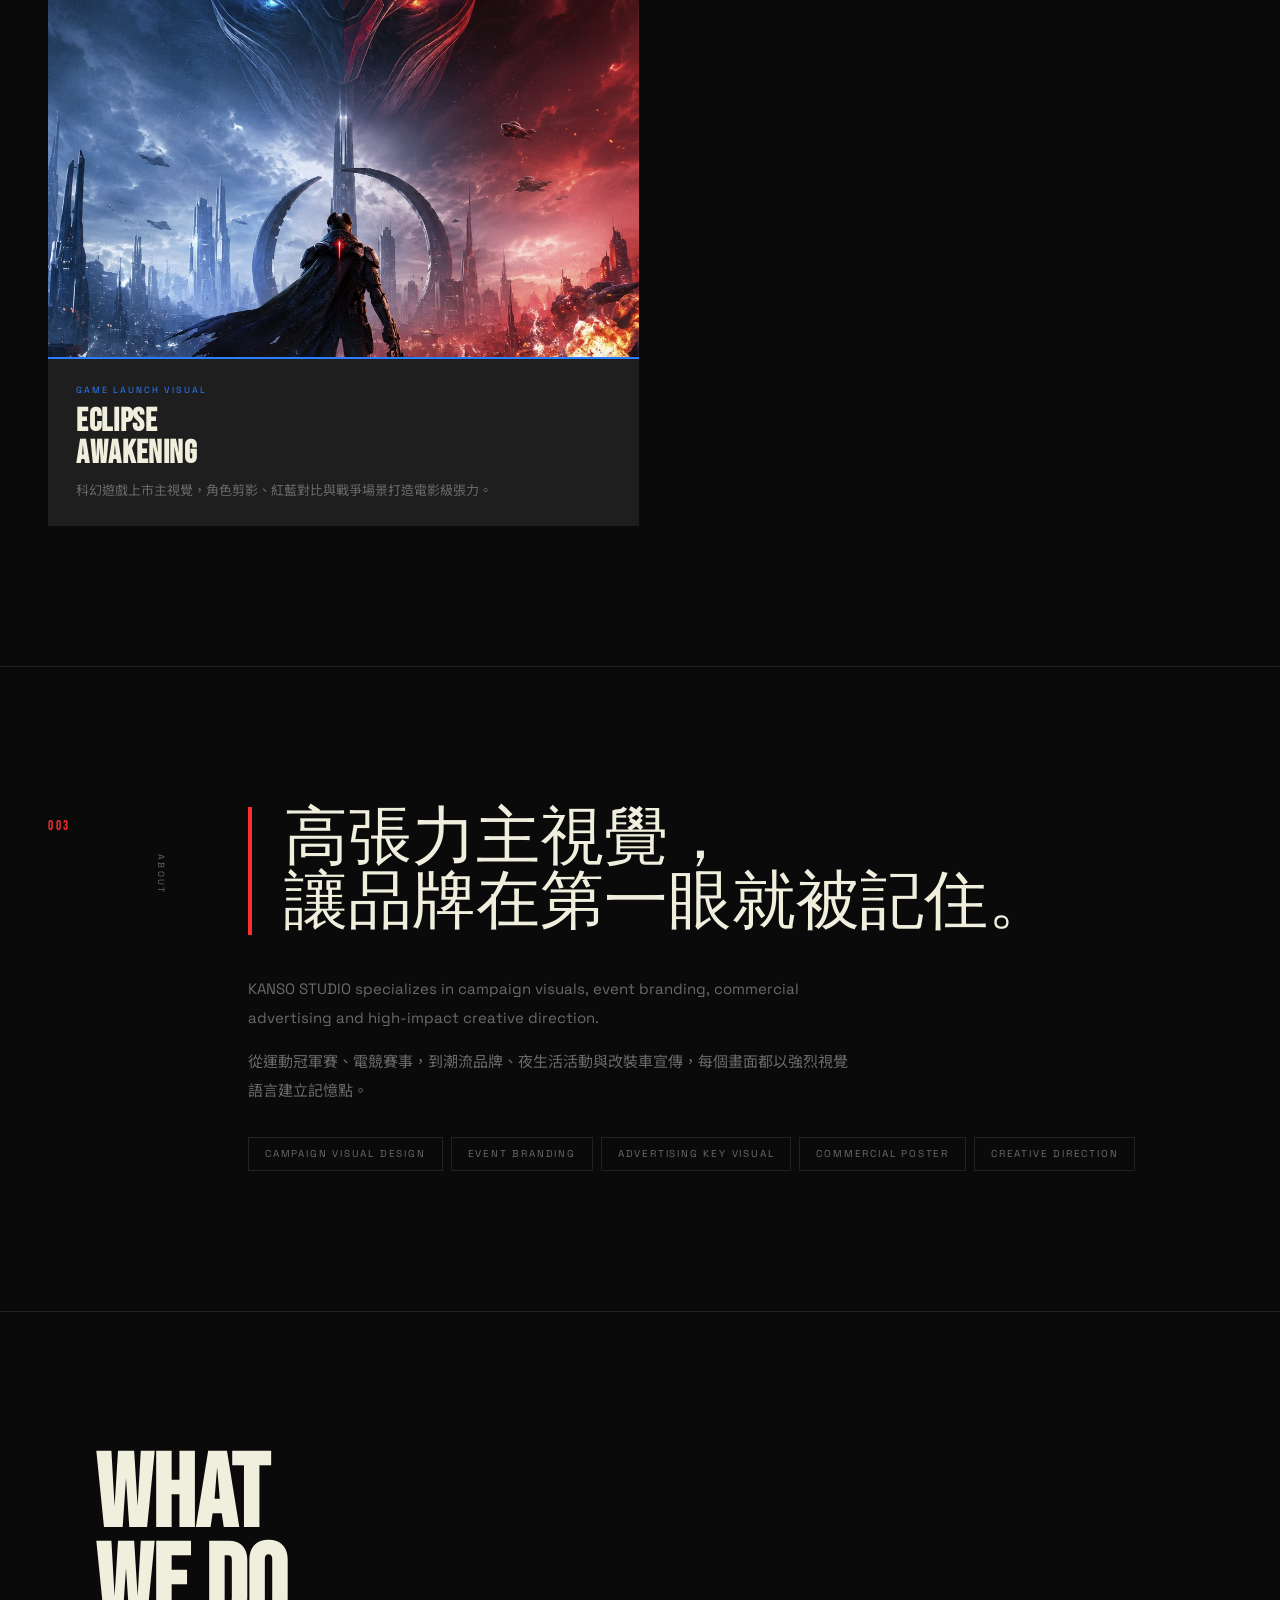
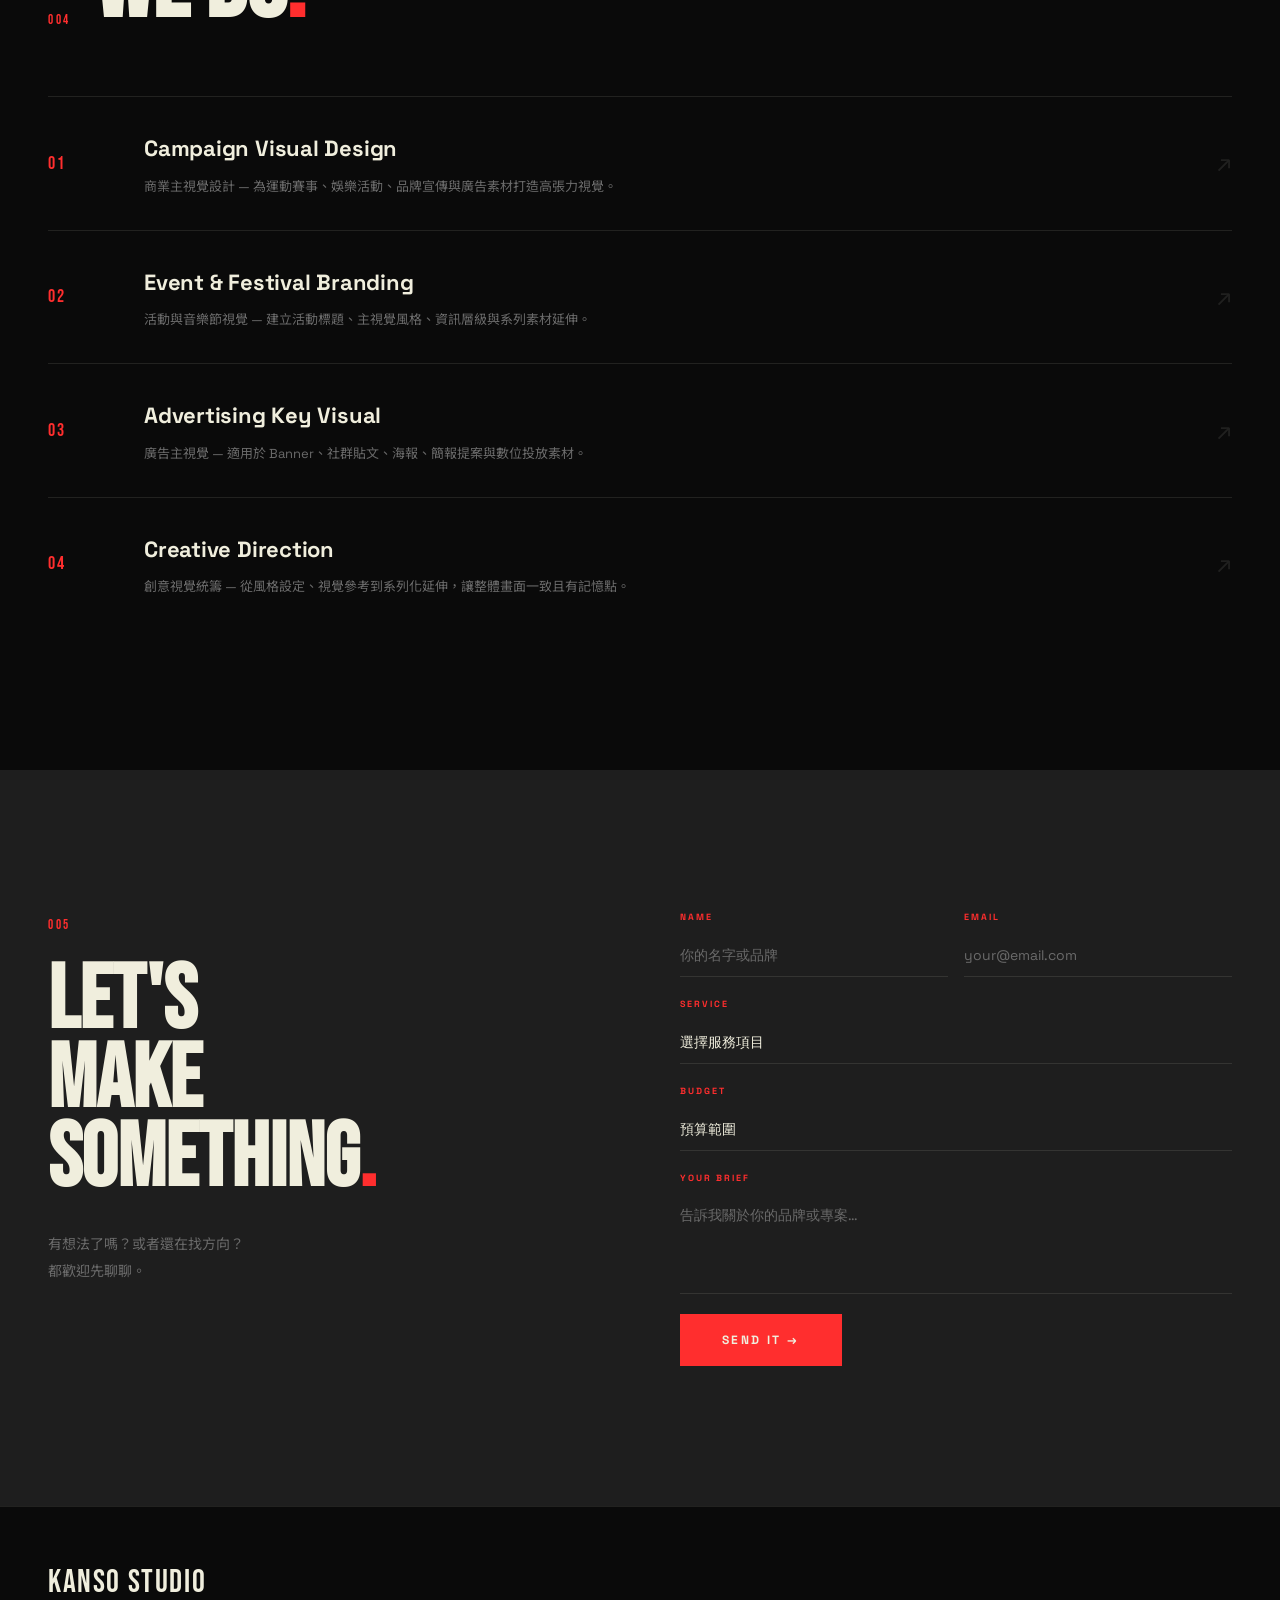
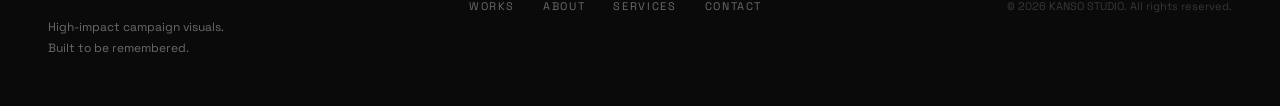
==== commit 072e3b43: "Add files via upload" ====
--- a/Event-v2.html
+++ b/Event-v2.html
@@ -3,14 +3,14 @@
 <head>
 <meta charset="utf-8"/>
 <meta content="width=device-width, initial-scale=1.0" name="viewport"/>
-<title>KANSO STUDIO — Sports Visual Design</title>
-<meta name="description" content="CHU Studio 是一間以品牌識別、視覺系統與商業美術為核心的創意設計工作室。">
+<title>KANSO STUDIO — Campaign Visual Design</title>
+<meta name="description" content="KANSO STUDIO specializes in high-impact campaign visuals, event branding and commercial advertising design.">
 <meta name="robots" content="noindex, nofollow">
 <link rel="preconnect" href="https://fonts.googleapis.com">
 <link rel="preconnect" href="https://fonts.gstatic.com" crossorigin>
 <link href="https://fonts.googleapis.com/css2?family=Bebas+Neue&family=Space+Grotesk:wght@300;400;500;700&family=Noto+Sans+TC:wght@300;400;700&display=swap" rel="stylesheet">
 <style>
-/* ── CHU STUDIO — STREETWEAR DESIGN SYSTEM ── */
+/* ── KANSO STUDIO — HIGH IMPACT CAMPAIGN VISUAL SYSTEM ── */
 :root {
   --black:  #0A0A0A;
   --white:  #F0EEDD;
@@ -244,15 +244,15 @@
   <div class="hero-content">
     <div class="hero-eyebrow reveal">
       <span class="dot-red"></span>
-      <span>SPORTS VISUAL DESIGN — BASED IN TAIWAN</span>
+      <span>HIGH-IMPACT CAMPAIGN VISUALS — BASED IN TAIWAN</span>
     </div>
     <h1 class="hero-headline reveal reveal-delay-1">
-      <span class="line line-1">SPORTS</span>
-      <span class="line line-2">VISUALS</span>
-      <span class="line line-3">THAT HIT<span class="accent">.</span></span>
+      <span class="line line-1">HIGH-IMPACT</span>
+      <span class="line line-2">CAMPAIGN</span>
+      <span class="line line-3">VISUALS<span class="accent">.</span></span>
     </h1>
     <div class="hero-sub-wrap reveal reveal-delay-2">
-      <p class="hero-sub">運動賽事 Banner · 冠軍賽主視覺 · 活動宣傳設計<br>讓觀眾在開賽前，就先感受到熱度與張力。</p>
+      <p class="hero-sub">Sports · Esports · Automotive · Fashion · Entertainment<br>用高反差、戲劇光影與強烈排版，打造一眼被記住的商業主視覺。</p>
       <div class="hero-ctas">
         <a class="btn-primary" href="#works">SEE WORK</a>
         <a class="btn-ghost" href="#contact">LET'S TALK →</a>
@@ -261,10 +261,10 @@
   </div>
   <div class="hero-side">
     <div class="hero-ticker">
-      <span>SPORTS VISUAL</span><span class="sep">✦</span>
-      <span>TOURNAMENT BRANDING</span><span class="sep">✦</span>
-      <span>CHAMPIONSHIP KV</span><span class="sep">✦</span>
-      <span>EVENT BANNER</span><span class="sep">✦</span>
+      <span>CAMPAIGN VISUAL</span><span class="sep">✦</span>
+      <span>EVENT BRANDING</span><span class="sep">✦</span>
+      <span>ADVERTISING KV</span><span class="sep">✦</span>
+      <span>COMMERCIAL POSTER</span><span class="sep">✦</span>
       <span>ART DIRECTION</span><span class="sep">✦</span>
     </div>
     <div class="hero-number-block">
@@ -288,19 +288,19 @@
 <!-- MARQUEE -->
 <div class="marquee-strip">
   <div class="marquee-track">
-    <span>SPORTS EVENT BANNER</span><span class="bullet">●</span>
-    <span>CHAMPIONSHIP VISUAL</span><span class="bullet">●</span>
+    <span>CAMPAIGN VISUAL DESIGN</span><span class="bullet">●</span>
+    <span>EVENT BRANDING</span><span class="bullet">●</span>
+    <span>ADVERTISING KEY VISUAL</span><span class="bullet">●</span>
+    <span>COMMERCIAL POSTER</span><span class="bullet">●</span>
+    <span>HIGH-IMPACT DESIGN</span><span class="bullet">●</span>
     <span>ART DIRECTION</span><span class="bullet">●</span>
-    <span>TOURNAMENT BRANDING</span><span class="bullet">●</span>
-    <span>CAMPAIGN KEY VISUAL</span><span class="bullet">●</span>
-    <span>HIGH CONTRAST DESIGN</span><span class="bullet">●</span>
     <span>CAMPAIGN VISUALS</span><span class="bullet">●</span>
-    <span>SPORTS EVENT BANNER</span><span class="bullet">●</span>
-    <span>CHAMPIONSHIP VISUAL</span><span class="bullet">●</span>
+    <span>CAMPAIGN VISUAL DESIGN</span><span class="bullet">●</span>
+    <span>EVENT BRANDING</span><span class="bullet">●</span>
+    <span>ADVERTISING KEY VISUAL</span><span class="bullet">●</span>
+    <span>COMMERCIAL POSTER</span><span class="bullet">●</span>
+    <span>HIGH-IMPACT DESIGN</span><span class="bullet">●</span>
     <span>ART DIRECTION</span><span class="bullet">●</span>
-    <span>TOURNAMENT BRANDING</span><span class="bullet">●</span>
-    <span>CAMPAIGN KEY VISUAL</span><span class="bullet">●</span>
-    <span>HIGH CONTRAST DESIGN</span><span class="bullet">●</span>
     <span>CAMPAIGN VISUALS</span><span class="bullet">●</span>
   </div>
 </div>
@@ -316,65 +316,110 @@
   </div>
   <div class="works-filter reveal">
     <button class="filter-btn active" data-filter="all">ALL</button>
-    <button class="filter-btn" data-filter="extreme">EXTREME</button>
-    <button class="filter-btn" data-filter="championship">CHAMPIONSHIP</button>
-    <button class="filter-btn" data-filter="fight">FIGHT</button>
-    <button class="filter-btn" data-filter="esports">ESPORTS</button>
+    <button class="filter-btn" data-filter="sports">SPORTS</button>
+    <button class="filter-btn" data-filter="automotive">AUTOMOTIVE</button>
+    <button class="filter-btn" data-filter="entertainment">ENTERTAINMENT</button>
+    <button class="filter-btn" data-filter="fashion">FASHION</button>
+    <button class="filter-btn" data-filter="gaming">GAMING</button>
   </div>
   <div class="works-grid" id="works-grid">
-    <article class="work-card reveal" data-cat="extreme" style="--card-color:#FF2E2E;">
-      <div class="work-thumb work-img">
-        <img src="7B0036FE-EAF8-468B-BB3C-2B5D0B29B52A.jpeg" alt="AURELIS Skincare website" loading="lazy"/>
-        <div class="work-overlay"><span class="work-view-text">VIEW PROJECT →</span></div>
-      </div>
-      <div class="work-meta">
-        <span class="work-type">TOURNAMENT BRANDING</span>
-        <h3>AURELIS<br>Skincare</h3>
-        <p>高端保養品牌電商網站設計，桌機與行動版視覺系統</p>
-      </div>
-    </article>
-    <article class="work-card reveal reveal-delay-1" data-cat="championship" style="--card-color:#C9A227;">
-      <div class="work-thumb work-img">
-        <img src="07057D1D-ABF9-46F7-98ED-D30CB1901BB1.jpeg" alt="YOHAKU store" loading="lazy"/>
-        <div class="work-overlay"><span class="work-view-text">VIEW PROJECT →</span></div>
-      </div>
-      <div class="work-meta">
-        <span class="work-type">CAMPAIGN KEY VISUAL</span>
-        <h3>YOHAKU<br>Lifestyle</h3>
-        <p>日系極簡美學，電商首頁到商品展示全系列視覺規劃</p>
-      </div>
-    </article>
-    <article class="work-card reveal" data-cat="championship" style="--card-color:#FF2E2E;">
-      <div class="work-thumb work-img">
-        <img src="657DFD1B-1EC4-4001-9798-23E63BE77343.jpeg" alt="Anniversary Campaign" loading="lazy"/>
-        <div class="work-overlay"><span class="work-view-text">VIEW PROJECT →</span></div>
-      </div>
-      <div class="work-meta">
-        <span class="work-type">MARATHON EVENT</span>
-        <h3>Marathon<br>2024</h3>
-        <p>馬拉松活動宣傳 Banner，以衝線瞬間、逆光與橘黑色調營造熱血感</p>
-      </div>
-    </article>
-    <article class="work-card reveal reveal-delay-1" data-cat="fight" style="--card-color:#C9A227;">
-      <div class="work-thumb work-img">
-        <img src="02DE4DEE-CDBC-438F-A986-4E0A3B67A64B.jpeg" alt="FLOW Lifestyle" loading="lazy"/>
-        <div class="work-overlay"><span class="work-view-text">VIEW PROJECT →</span></div>
-      </div>
-      <div class="work-meta">
-        <span class="work-type">CAMPAIGN KEY VISUAL HERO</span>
-        <h3>FLOW<br>Lifestyle</h3>
-        <p>生活品牌主視覺橫幅，柔和光影與清晰銷售訊息</p>
-      </div>
-    </article>
-    <article class="work-card work-card--wide reveal" data-cat="esports" style="--card-color:#F0EEDD;">
-      <div class="work-thumb work-img">
-        <img src="940EBC85-D721-4F09-93AD-1D8D88AC8F73.jpeg" alt="YOHAKU product" loading="lazy"/>
-        <div class="work-overlay"><span class="work-view-text" style="color:#0A0A0A;">VIEW PROJECT →</span></div>
+    <article class="work-card reveal" data-cat="sports" style="--card-color:#FF2E2E;">
+      <div class="work-thumb work-img">
+        <img src="images/07057D1D-ABF9-46F7-98ED-D30CB1901BB1.jpeg" alt="Basketball Championship" loading="lazy"/>
+        <div class="work-overlay"><span class="work-view-text">VIEW PROJECT →</span></div>
+      </div>
+      <div class="work-meta">
+        <span class="work-type">SPORTS EVENT</span>
+        <h3>Basketball<br>Championship</h3>
+        <p>籃球冠軍賽主視覺，結合紅黑高反差、聚光燈與季後賽壓迫感。</p>
+      </div>
+    </article>
+    <article class="work-card reveal reveal-delay-1" data-cat="sports" style="--card-color:#F28C28;">
+      <div class="work-thumb work-img">
+        <img src="images/7B0036FE-EAF8-468B-BB3C-2B5D0B29B52A.jpeg" alt="MTB Challenge" loading="lazy"/>
+        <div class="work-overlay"><span class="work-view-text">VIEW PROJECT →</span></div>
+      </div>
+      <div class="work-meta">
+        <span class="work-type">EXTREME SPORTS</span>
+        <h3>MTB<br>Challenge</h3>
+        <p>極限登山車賽事 Banner，強化速度、泥土飛濺與戶外競技張力。</p>
+      </div>
+    </article>
+    <article class="work-card reveal" data-cat="sports" style="--card-color:#FF2E2E;">
+      <div class="work-thumb work-img">
+        <img src="images/02DE4DEE-CDBC-438F-A986-4E0A3B67A64B.jpeg" alt="Fight Night" loading="lazy"/>
+        <div class="work-overlay"><span class="work-view-text">VIEW PROJECT →</span></div>
+      </div>
+      <div class="work-meta">
+        <span class="work-type">COMBAT SPORTS</span>
+        <h3>Fight<br>Night</h3>
+        <p>拳擊冠軍賽海報，使用暗場聚光、紅色霓虹與粗獷字體呈現對決感。</p>
+      </div>
+    </article>
+    <article class="work-card reveal reveal-delay-1" data-cat="gaming" style="--card-color:#B04CFF;">
+      <div class="work-thumb work-img">
+        <img src="images/940EBC85-D721-4F09-93AD-1D8D88AC8F73.jpeg" alt="Esports Championship" loading="lazy"/>
+        <div class="work-overlay"><span class="work-view-text">VIEW PROJECT →</span></div>
       </div>
       <div class="work-meta">
         <span class="work-type">ESPORTS TOURNAMENT</span>
         <h3>Esports<br>Championship</h3>
-        <p>電競冠軍賽主視覺，藍紫霓虹、舞台燈光與未來感場景建立賽事規格</p>
+        <p>電競冠軍賽主視覺，藍紫霓虹、舞台燈光與未來感場景建立賽事規格。</p>
+      </div>
+    </article>
+    <article class="work-card reveal work-card--wide" data-cat="automotive" style="--card-color:#FF2E2E;">
+      <div class="work-thumb work-img">
+        <img src="images/C88F93F6-DFD7-4F41-990F-17056E32A7B8.jpeg" alt="Night Drift Showdown" loading="lazy"/>
+        <div class="work-overlay"><span class="work-view-text">VIEW PROJECT →</span></div>
+      </div>
+      <div class="work-meta">
+        <span class="work-type">AUTOMOTIVE CAMPAIGN</span>
+        <h3>Night Drift<br>Showdown</h3>
+        <p>改裝車活動視覺，夜間漂移、煙霧、濕地反光與紅藍光營造速度感。</p>
+      </div>
+    </article>
+    <article class="work-card reveal reveal-delay-1" data-cat="entertainment" style="--card-color:#FF2E8A;">
+      <div class="work-thumb work-img">
+        <img src="images/8F8E0DA5-2568-4D9C-8293-F7DC2DB1905B.jpeg" alt="Ignite Festival" loading="lazy"/>
+        <div class="work-overlay"><span class="work-view-text">VIEW PROJECT →</span></div>
+      </div>
+      <div class="work-meta">
+        <span class="work-type">MUSIC FESTIVAL</span>
+        <h3>Ignite<br>Festival</h3>
+        <p>大型電子音樂節主視覺，以舞台燈光、群眾、煙霧與霓虹建立活動熱度。</p>
+      </div>
+    </article>
+    <article class="work-card reveal" data-cat="entertainment" style="--card-color:#C9A227;">
+      <div class="work-thumb work-img">
+        <img src="images/FB6ABAE1-F3EC-4043-BAB7-0C6DD4403B2C.jpeg" alt="Euphoria Nightclub" loading="lazy"/>
+        <div class="work-overlay"><span class="work-view-text">VIEW PROJECT →</span></div>
+      </div>
+      <div class="work-meta">
+        <span class="work-type">NIGHTCLUB EVENT</span>
+        <h3>Euphoria<br>Nightclub</h3>
+        <p>高端夜店活動海報，黑金紅色調、雷射光束與奢華暗場打造夜生活氛圍。</p>
+      </div>
+    </article>
+    <article class="work-card reveal work-card--wide reveal-delay-1" data-cat="fashion" style="--card-color:#FF2E2E;">
+      <div class="work-thumb work-img">
+        <img src="images/EF3630E5-BF8A-4791-ACA9-7697ABCCD91B.jpeg" alt="BLVCKOUT Streetwear" loading="lazy"/>
+        <div class="work-overlay"><span class="work-view-text">VIEW PROJECT →</span></div>
+      </div>
+      <div class="work-meta">
+        <span class="work-type">STREETWEAR CAMPAIGN</span>
+        <h3>BLVCKOUT<br>Streetwear</h3>
+        <p>潮流服飾廣告視覺，暗黑街頭、紅色霓虹與強烈字體排版建立品牌態度。</p>
+      </div>
+    </article>
+    <article class="work-card reveal" data-cat="gaming" style="--card-color:#2B7FFF;">
+      <div class="work-thumb work-img">
+        <img src="images/03FF72D9-F9BA-4EC5-A7C4-68D534FE80CE.jpeg" alt="Eclipse Awakening" loading="lazy"/>
+        <div class="work-overlay"><span class="work-view-text">VIEW PROJECT →</span></div>
+      </div>
+      <div class="work-meta">
+        <span class="work-type">GAME LAUNCH VISUAL</span>
+        <h3>Eclipse<br>Awakening</h3>
+        <p>科幻遊戲上市主視覺，角色剪影、紅藍對比與戰爭場景打造電影級張力。</p>
       </div>
     </article>
   </div>
@@ -388,17 +433,17 @@
       <span class="section-label-vert">ABOUT</span>
     </div>
     <div class="about-content">
-      <div class="about-quote reveal">好的賽事視覺，<br>讓觀眾在開賽前就熱血沸騰。</div>
+      <div class="about-quote reveal">高張力主視覺，<br>讓品牌在第一眼就被記住。</div>
       <div class="about-body reveal reveal-delay-1">
-        <p>KANSO STUDIO 專注於運動賽事主視覺、活動宣傳與高張力商業設計，打造令人一眼記住的視覺體驗。</p>
-        <p>從冠軍賽海報、極限運動 Banner 到電競賽事主視覺，每個作品都強調速度、熱血與競技張力。</p>
+        <p>KANSO STUDIO specializes in campaign visuals, event branding, commercial advertising and high-impact creative direction.</p>
+        <p>從運動冠軍賽、電競賽事，到潮流品牌、夜生活活動與改裝車宣傳，每個畫面都以強烈視覺語言建立記憶點。</p>
       </div>
       <div class="about-tags reveal reveal-delay-2">
-        <span>Sports Event Banner</span>
-        <span>Championship Visual</span>
-        <span>Tournament Branding</span>
-        <span>Campaign Key Visual</span>
-        <span>Art Direction</span>
+        <span>Campaign Visual Design</span>
+        <span>Event Branding</span>
+        <span>Advertising Key Visual</span>
+        <span>Commercial Poster</span>
+        <span>Creative Direction</span>
       </div>
     </div>
   </div>
@@ -414,32 +459,32 @@
     <div class="service-item reveal">
       <div class="service-num">01</div>
       <div class="service-content">
-        <h3>Sports Event Banner</h3>
-        <p>運動賽事 Banner 設計 — 適合社群宣傳、活動主視覺、官網橫幅與廣告投放，強調高張力、高反差與速度感。</p>
+        <h3>Campaign Visual Design</h3>
+        <p>商業主視覺設計 — 為運動賽事、娛樂活動、品牌宣傳與廣告素材打造高張力視覺。</p>
       </div>
       <div class="service-arrow">↗</div>
     </div>
     <div class="service-item reveal">
       <div class="service-num">02</div>
       <div class="service-content">
-        <h3>Championship Visual Design</h3>
-        <p>冠軍賽主視覺 — 透過戲劇光影、強烈色彩與運動員姿態，打造決賽、季後賽、挑戰賽的壓迫感與榮耀感。</p>
+        <h3>Event & Festival Branding</h3>
+        <p>活動與音樂節視覺 — 建立活動標題、主視覺風格、資訊層級與系列素材延伸。</p>
       </div>
       <div class="service-arrow">↗</div>
     </div>
     <div class="service-item reveal">
       <div class="service-num">03</div>
       <div class="service-content">
-        <h3>Tournament Branding</h3>
-        <p>賽事品牌視覺 — 包含活動標題、視覺風格、資訊層級與系列素材延伸，讓整場賽事更有識別度。</p>
+        <h3>Advertising Key Visual</h3>
+        <p>廣告主視覺 — 適用於 Banner、社群貼文、海報、簡報提案與數位投放素材。</p>
       </div>
       <div class="service-arrow">↗</div>
     </div>
     <div class="service-item reveal">
       <div class="service-num">04</div>
       <div class="service-content">
-        <h3>Campaign & Key Visual</h3>
-        <p>活動廣告主視覺 — 為運動品牌、賽事單位與活動宣傳打造可用於海報、Banner、社群與簡報提案的完整視覺方向。</p>
+        <h3>Creative Direction</h3>
+        <p>創意視覺統籌 — 從風格設定、視覺參考到系列化延伸，讓整體畫面一致且有記憶點。</p>
       </div>
       <div class="service-arrow">↗</div>
     </div>
@@ -506,8 +551,8 @@
 <footer>
   <div class="footer-inner">
     <div>
-      <div class="footer-logo">CHU<span class="accent">.</span></div>
-      <p class="footer-tagline">高張力運動視覺，<br>讓賽事被一眼記住。</p>
+      <div class="footer-logo">KANSO STUDIO</div>
+      <p class="footer-tagline">High-impact campaign visuals.<br>Built to be remembered.</p>
     </div>
     <div class="footer-links">
       <a href="#works">Works</a>
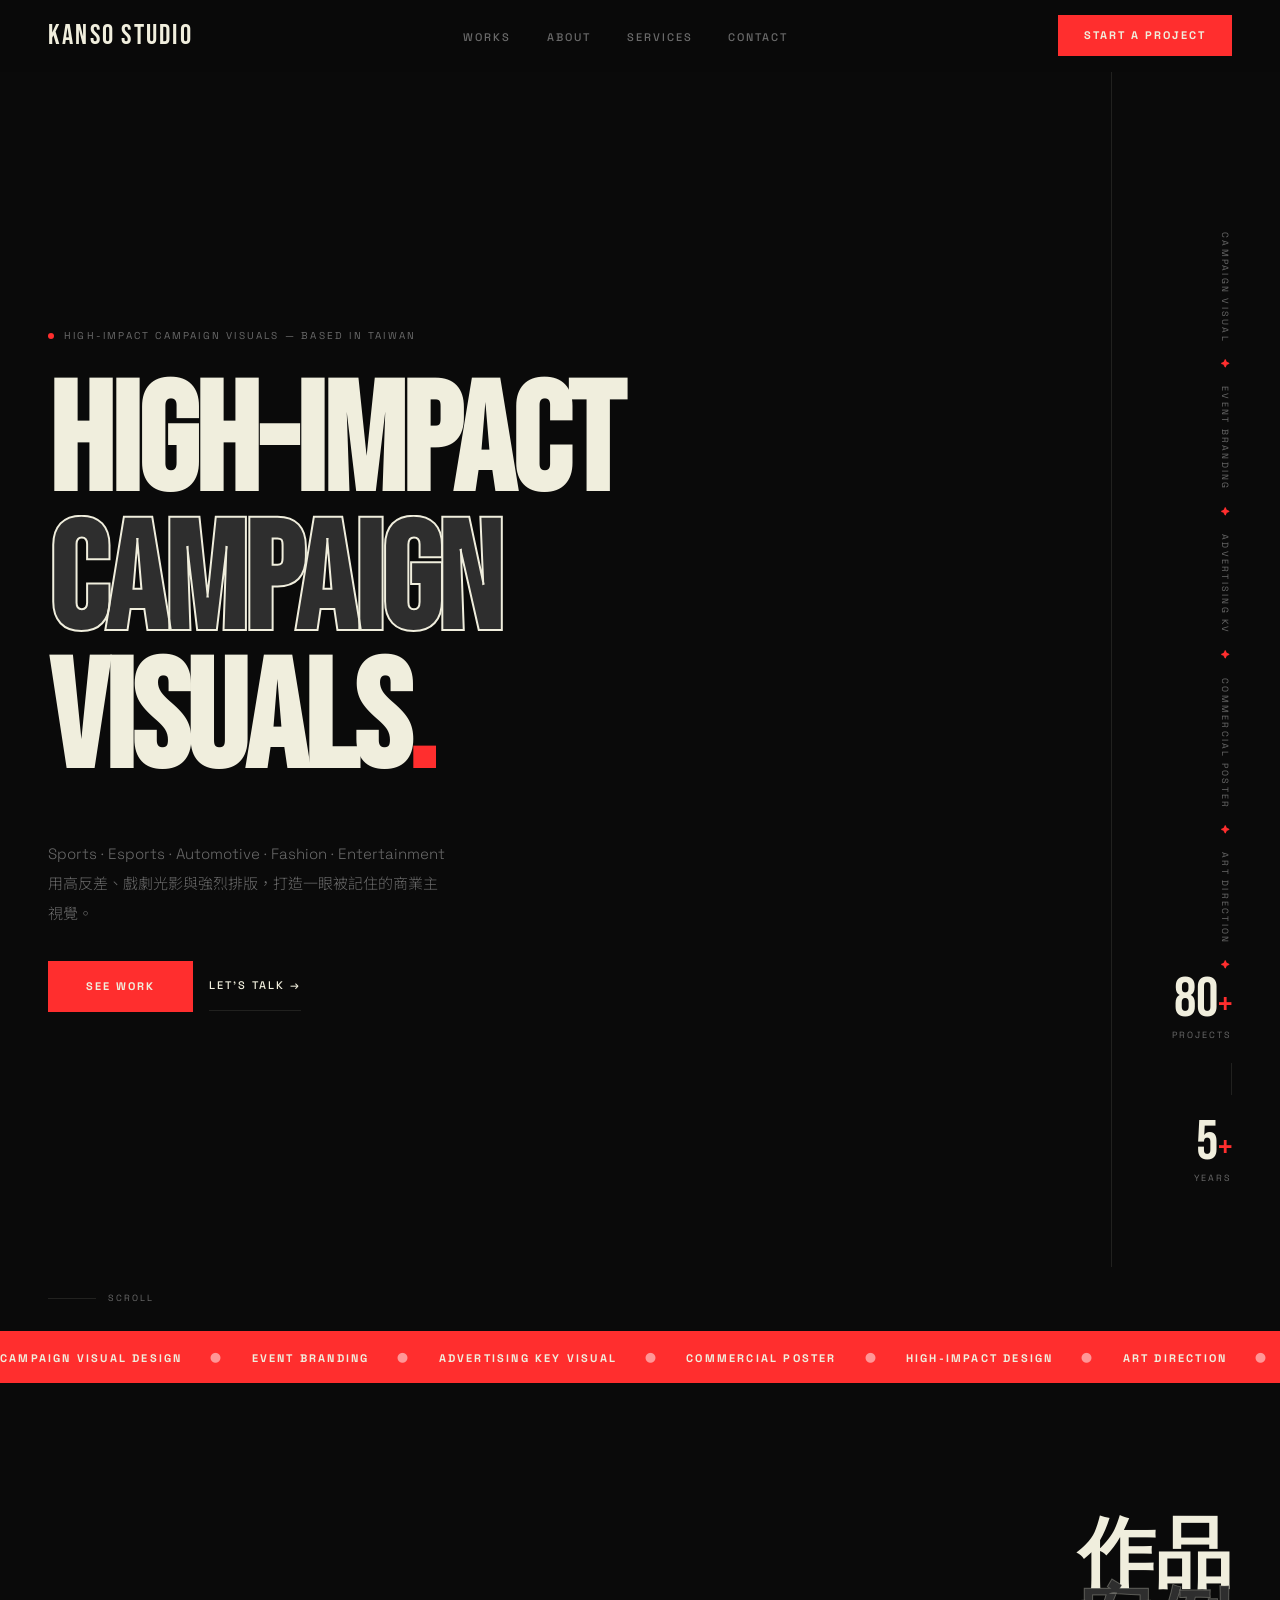
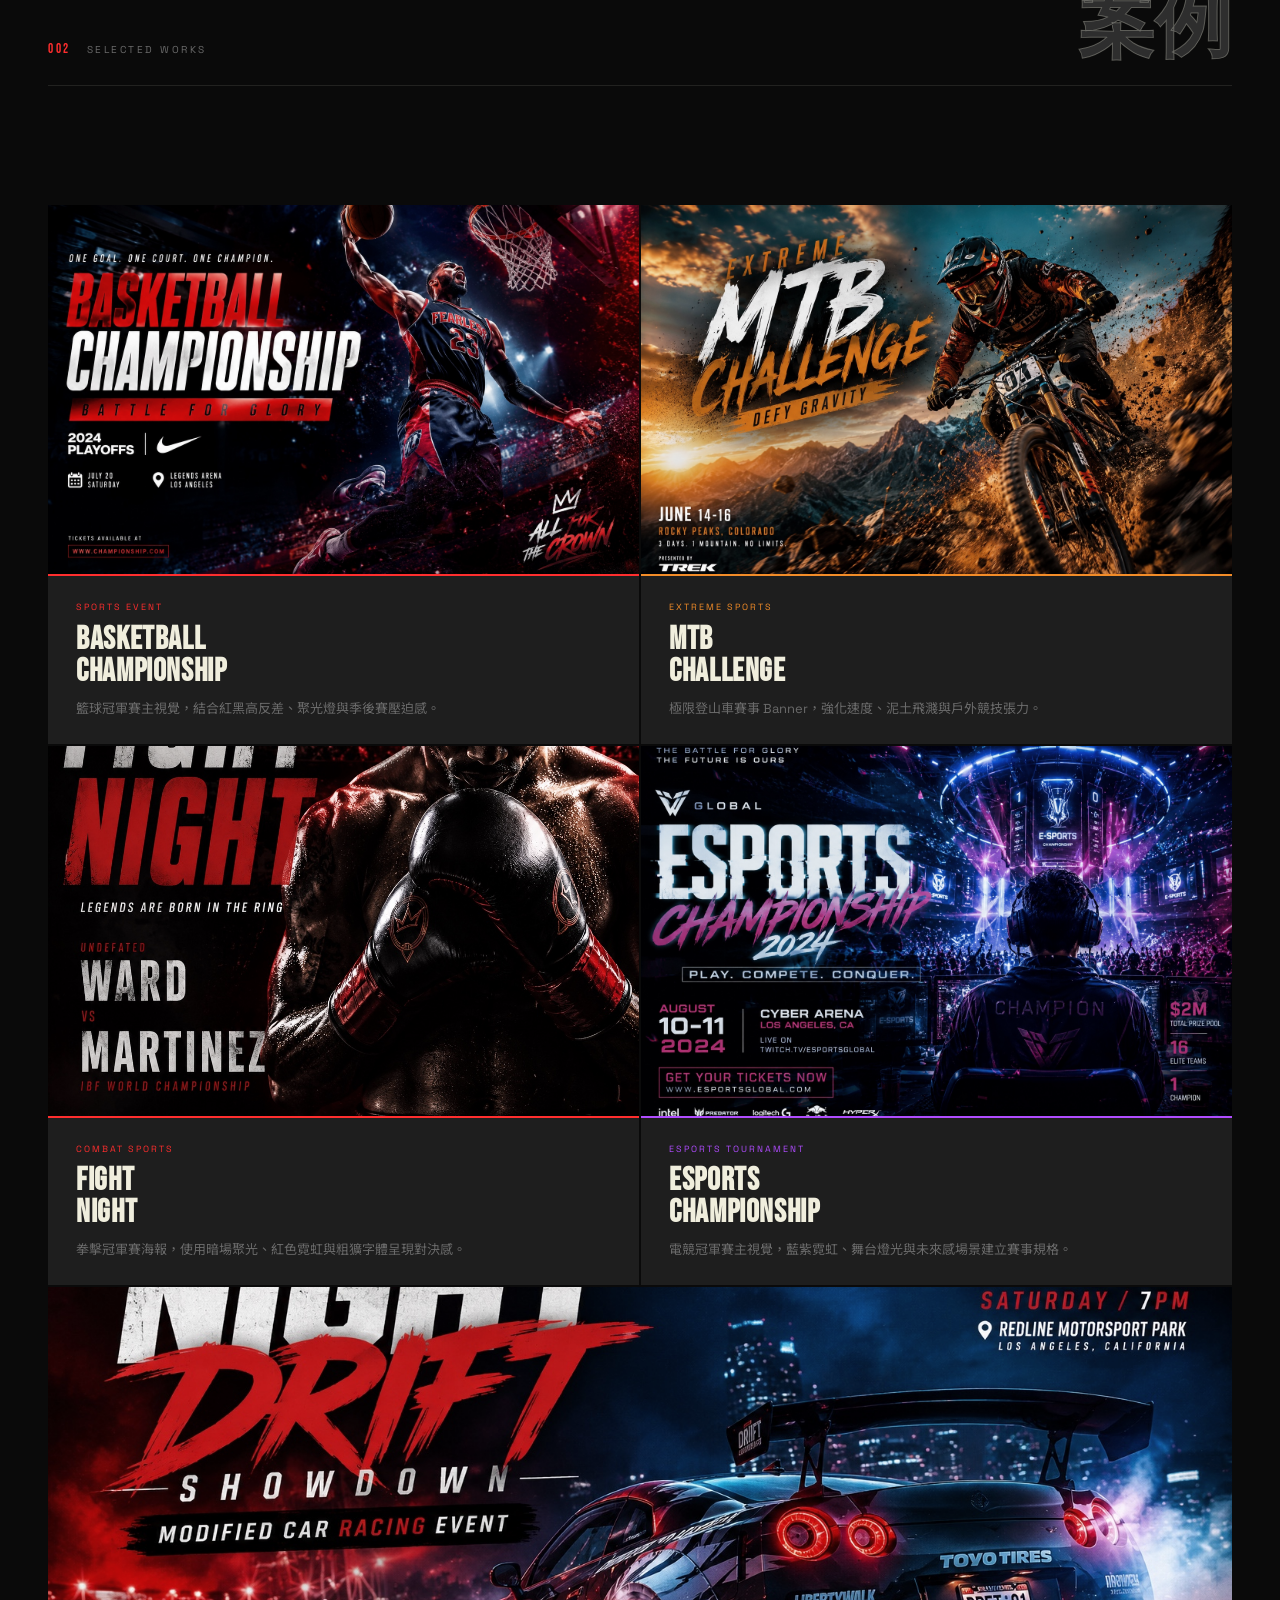
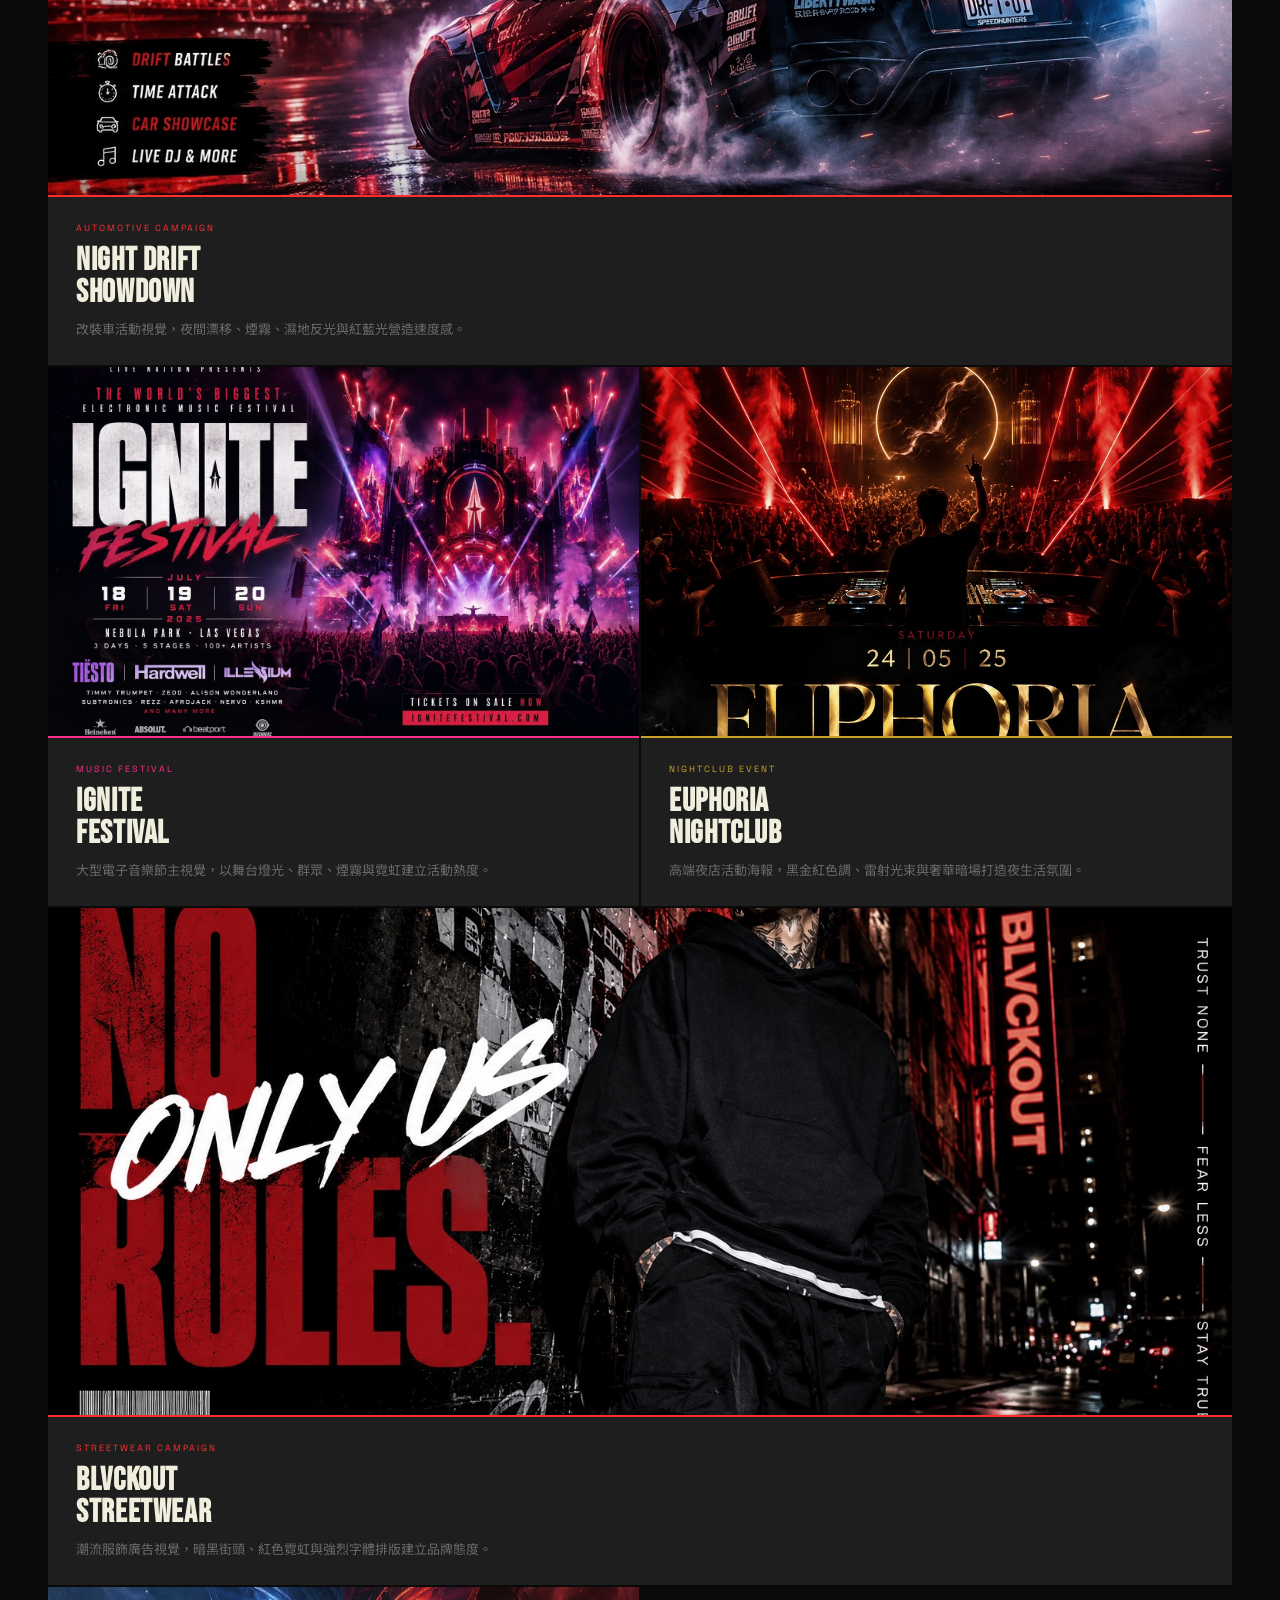
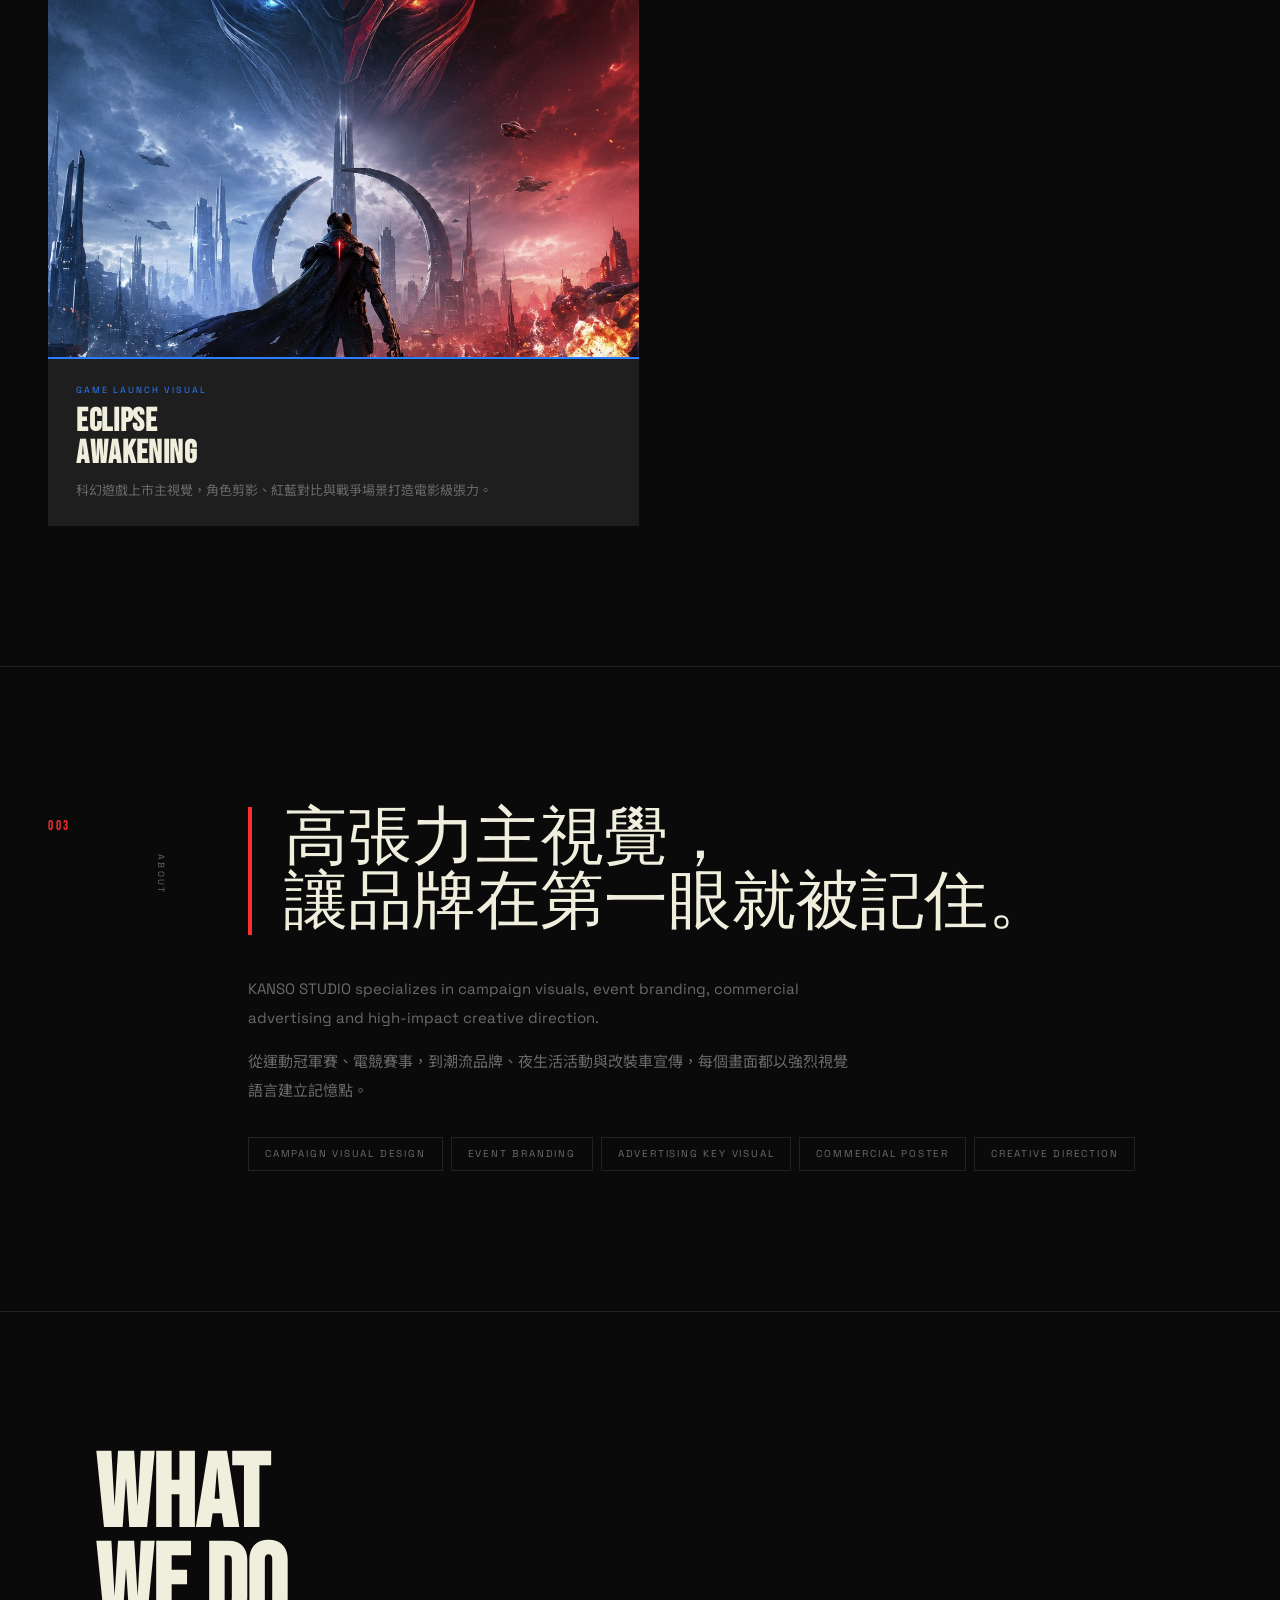
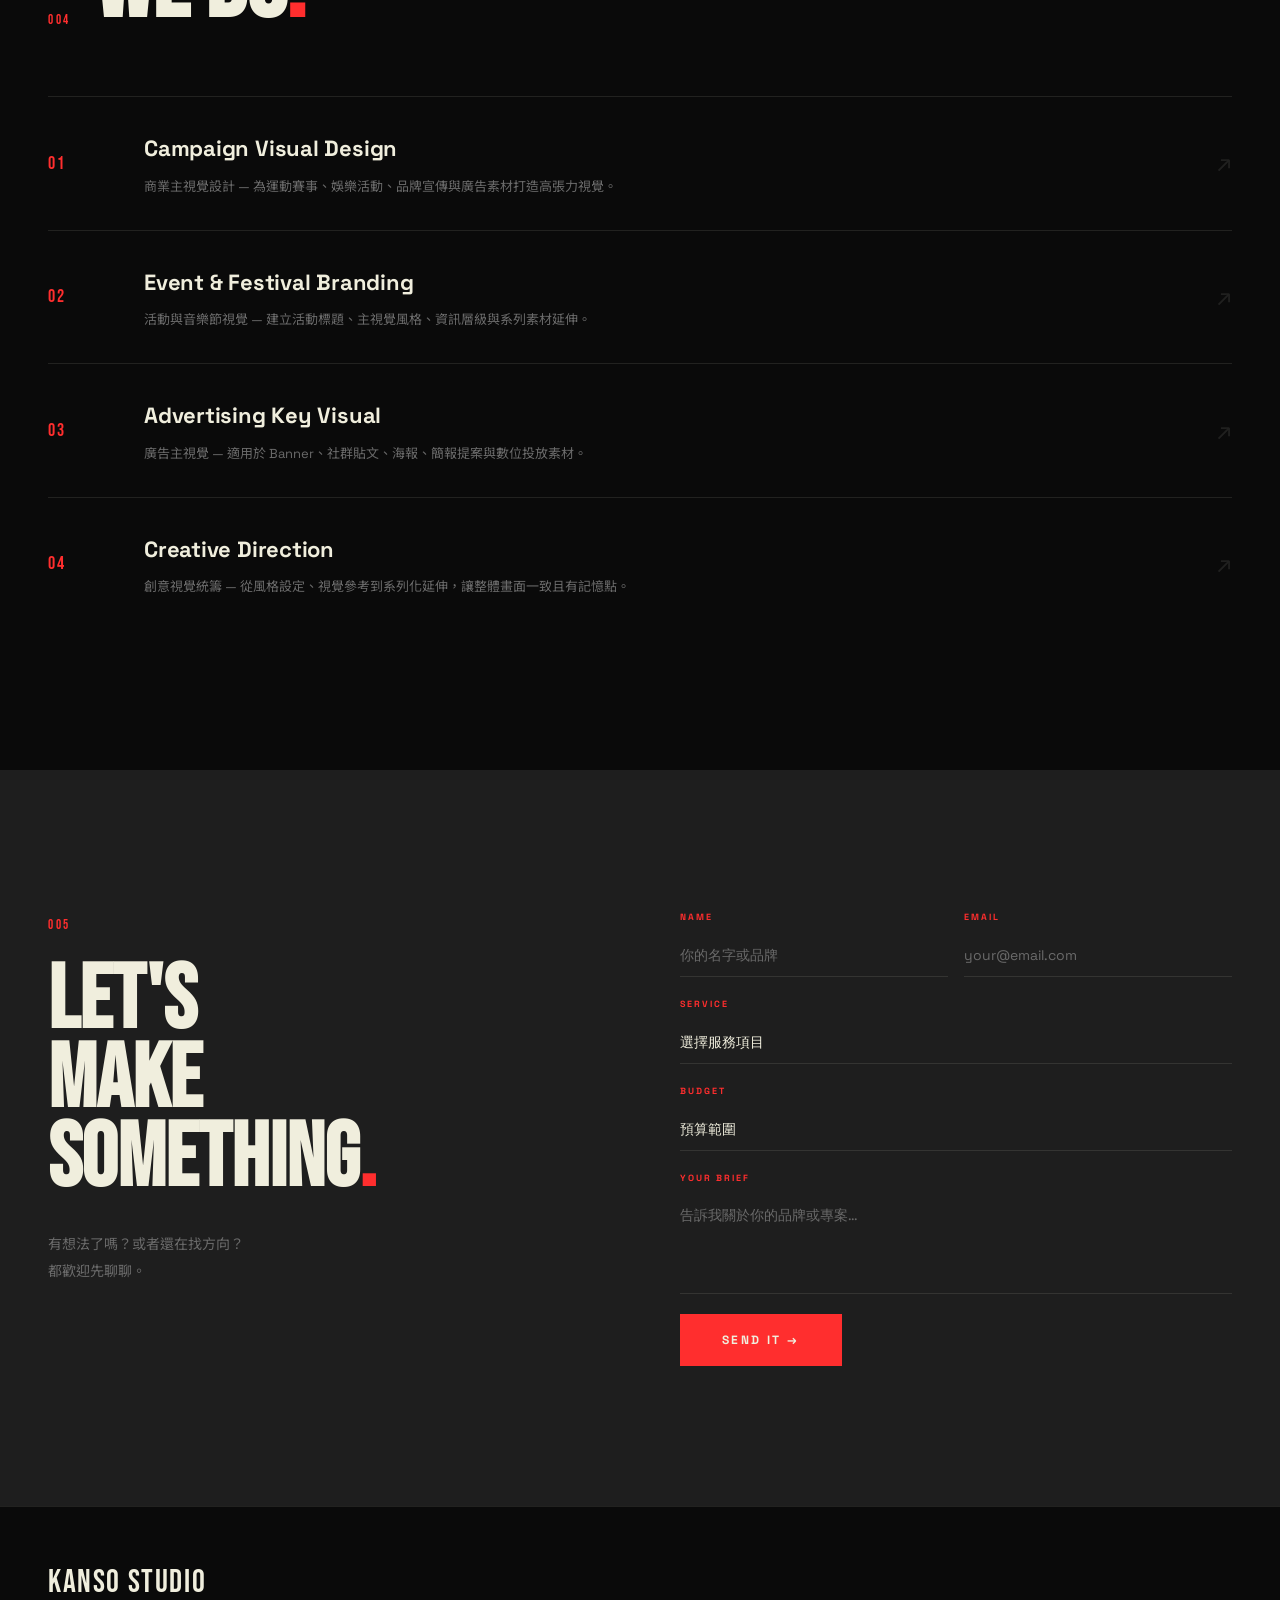
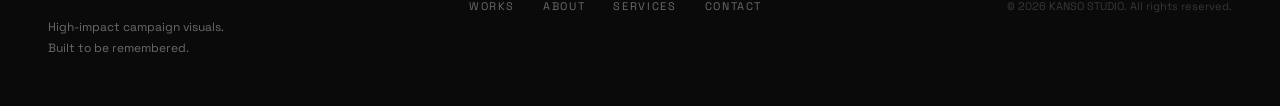
==== commit ff584fd8: "Add files via upload" ====
--- a/Event-v2.html
+++ b/Event-v2.html
@@ -325,7 +325,7 @@
   <div class="works-grid" id="works-grid">
     <article class="work-card reveal" data-cat="sports" style="--card-color:#FF2E2E;">
       <div class="work-thumb work-img">
-        <img src="images/07057D1D-ABF9-46F7-98ED-D30CB1901BB1.jpeg" alt="Basketball Championship" loading="lazy"/>
+        <img src="images/basketball.jpg" alt="Basketball Championship" loading="lazy"/>
         <div class="work-overlay"><span class="work-view-text">VIEW PROJECT →</span></div>
       </div>
       <div class="work-meta">
@@ -336,7 +336,7 @@
     </article>
     <article class="work-card reveal reveal-delay-1" data-cat="sports" style="--card-color:#F28C28;">
       <div class="work-thumb work-img">
-        <img src="images/7B0036FE-EAF8-468B-BB3C-2B5D0B29B52A.jpeg" alt="MTB Challenge" loading="lazy"/>
+        <img src="images/mtb.jpg" alt="MTB Challenge" loading="lazy"/>
         <div class="work-overlay"><span class="work-view-text">VIEW PROJECT →</span></div>
       </div>
       <div class="work-meta">
@@ -347,7 +347,7 @@
     </article>
     <article class="work-card reveal" data-cat="sports" style="--card-color:#FF2E2E;">
       <div class="work-thumb work-img">
-        <img src="images/02DE4DEE-CDBC-438F-A986-4E0A3B67A64B.jpeg" alt="Fight Night" loading="lazy"/>
+        <img src="images/fight.jpg" alt="Fight Night" loading="lazy"/>
         <div class="work-overlay"><span class="work-view-text">VIEW PROJECT →</span></div>
       </div>
       <div class="work-meta">
@@ -358,7 +358,7 @@
     </article>
     <article class="work-card reveal reveal-delay-1" data-cat="gaming" style="--card-color:#B04CFF;">
       <div class="work-thumb work-img">
-        <img src="images/940EBC85-D721-4F09-93AD-1D8D88AC8F73.jpeg" alt="Esports Championship" loading="lazy"/>
+        <img src="images/esports.jpg" alt="Esports Championship" loading="lazy"/>
         <div class="work-overlay"><span class="work-view-text">VIEW PROJECT →</span></div>
       </div>
       <div class="work-meta">
@@ -369,7 +369,7 @@
     </article>
     <article class="work-card reveal work-card--wide" data-cat="automotive" style="--card-color:#FF2E2E;">
       <div class="work-thumb work-img">
-        <img src="images/C88F93F6-DFD7-4F41-990F-17056E32A7B8.jpeg" alt="Night Drift Showdown" loading="lazy"/>
+        <img src="images/drift.jpg" alt="Night Drift Showdown" loading="lazy"/>
         <div class="work-overlay"><span class="work-view-text">VIEW PROJECT →</span></div>
       </div>
       <div class="work-meta">
@@ -380,7 +380,7 @@
     </article>
     <article class="work-card reveal reveal-delay-1" data-cat="entertainment" style="--card-color:#FF2E8A;">
       <div class="work-thumb work-img">
-        <img src="images/8F8E0DA5-2568-4D9C-8293-F7DC2DB1905B.jpeg" alt="Ignite Festival" loading="lazy"/>
+        <img src="images/ignite.jpg" alt="Ignite Festival" loading="lazy"/>
         <div class="work-overlay"><span class="work-view-text">VIEW PROJECT →</span></div>
       </div>
       <div class="work-meta">
@@ -391,7 +391,7 @@
     </article>
     <article class="work-card reveal" data-cat="entertainment" style="--card-color:#C9A227;">
       <div class="work-thumb work-img">
-        <img src="images/FB6ABAE1-F3EC-4043-BAB7-0C6DD4403B2C.jpeg" alt="Euphoria Nightclub" loading="lazy"/>
+        <img src="images/euphoria.jpg" alt="Euphoria Nightclub" loading="lazy"/>
         <div class="work-overlay"><span class="work-view-text">VIEW PROJECT →</span></div>
       </div>
       <div class="work-meta">
@@ -402,7 +402,7 @@
     </article>
     <article class="work-card reveal work-card--wide reveal-delay-1" data-cat="fashion" style="--card-color:#FF2E2E;">
       <div class="work-thumb work-img">
-        <img src="images/EF3630E5-BF8A-4791-ACA9-7697ABCCD91B.jpeg" alt="BLVCKOUT Streetwear" loading="lazy"/>
+        <img src="images/streetwear.jpg" alt="BLVCKOUT Streetwear" loading="lazy"/>
         <div class="work-overlay"><span class="work-view-text">VIEW PROJECT →</span></div>
       </div>
       <div class="work-meta">
@@ -413,7 +413,7 @@
     </article>
     <article class="work-card reveal" data-cat="gaming" style="--card-color:#2B7FFF;">
       <div class="work-thumb work-img">
-        <img src="images/03FF72D9-F9BA-4EC5-A7C4-68D534FE80CE.jpeg" alt="Eclipse Awakening" loading="lazy"/>
+        <img src="images/eclipse.jpg" alt="Eclipse Awakening" loading="lazy"/>
         <div class="work-overlay"><span class="work-view-text">VIEW PROJECT →</span></div>
       </div>
       <div class="work-meta">
